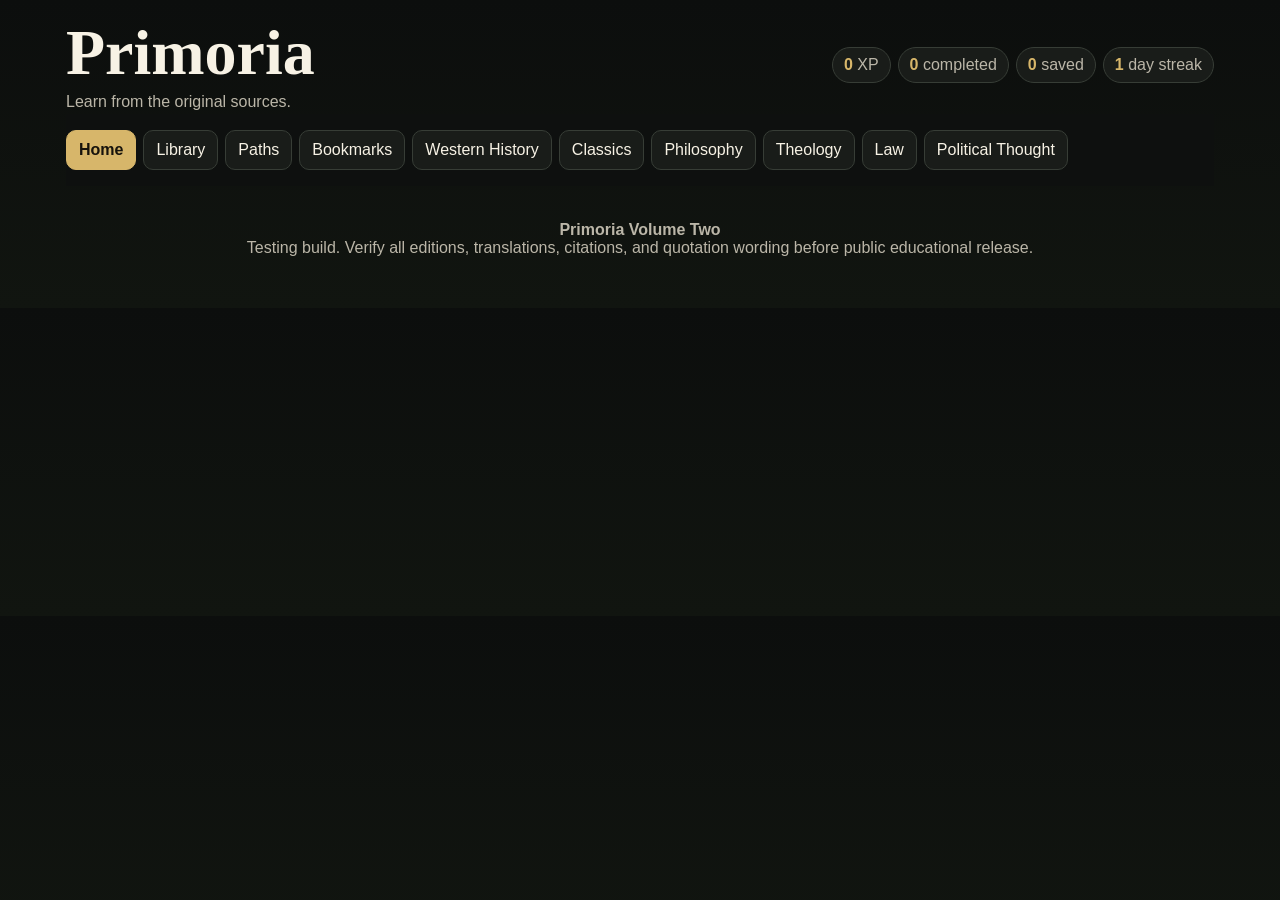
==== index.html @ 3a87a2b9 "New Update/Vol 2" ====
<!doctype html><html lang="en"><head><meta charset="utf-8"><meta name="viewport" content="width=device-width,initial-scale=1"><meta name="description" content="Primoria Volume Two"><title>Primoria · Volume Two</title><link rel="stylesheet" href="styles.css"></head><body><div class="shell"><header class="header"><div class="brand"><h1>Primoria</h1><p>Learn from the original sources.</p></div><div class="stats"><div class="stat"><strong id="xp">0</strong> XP</div><div class="stat"><strong id="done">0</strong> completed</div><div class="stat"><strong id="marks">0</strong> saved</div><div class="stat"><strong id="streak">1</strong> day streak</div></div></header><nav class="nav" id="nav"></nav><main id="main"></main><footer class="footer"><strong>Primoria Volume Two</strong><br>Testing build. Verify all editions, translations, citations, and quotation wording before public educational release.</footer></div><script src="data/lessons.js"></script><script src="app.js"></script></body></html>
---- styles.css ----
:root{--bg:#0f1110;--surface:#191c19;--surface2:#252925;--paper:#f3ead5;--ink:#2d2920;--text:#f7f2e5;--muted:#bbb6a8;--gold:#d7b66a;--border:#373d36;--good:#add4a4;--bad:#e8aaa2}
*{box-sizing:border-box}body{margin:0;background:linear-gradient(#0c0e0d,#111510);color:var(--text);font-family:Inter,Segoe UI,sans-serif}button,input,select{font:inherit}
.shell{max-width:1180px;margin:auto;padding:16px}.header{display:flex;justify-content:space-between;gap:16px;align-items:center;flex-wrap:wrap}.brand h1{font:700 clamp(2.3rem,6vw,4rem) Georgia;margin:0}.brand p{color:var(--muted);margin:3px 0}.stats{display:flex;gap:7px;flex-wrap:wrap}.stat{border:1px solid var(--border);background:var(--surface);padding:8px 11px;border-radius:99px;color:var(--muted)}.stat strong{color:var(--gold)}
.nav{display:flex;gap:7px;overflow:auto;padding:16px 0;position:sticky;top:0;z-index:3;background:#0f1110e8;backdrop-filter:blur(8px)}.nav button,.btn{border:1px solid var(--border);background:var(--surface);color:var(--text);padding:10px 12px;border-radius:10px;cursor:pointer}.nav .active,.primary{background:var(--gold)!important;color:#17130c!important;border-color:var(--gold)!important;font-weight:800}
.hero{padding:clamp(22px,5vw,44px);border:1px solid var(--border);border-radius:22px;background:radial-gradient(circle at 85% 5%,#d7b66a35,transparent 28%),linear-gradient(135deg,#1d211d,#151815)}.hero h2{font:700 clamp(2rem,5vw,3.6rem) Georgia;margin:5px 0 12px;line-height:1.03}.hero p,.card p{color:var(--muted);line-height:1.55}.actions{display:flex;gap:8px;flex-wrap:wrap;margin-top:18px}.section-title{font:700 1.8rem Georgia;margin:27px 0 12px}.grid{display:grid;grid-template-columns:repeat(auto-fit,minmax(240px,1fr));gap:12px}.card{border:1px solid var(--border);background:linear-gradient(155deg,var(--surface),#151815);padding:16px;border-radius:16px;min-height:165px}.click{cursor:pointer;transition:.18s}.click:hover{transform:translateY(-3px);border-color:var(--gold)}.card h3{font:700 1.25rem Georgia;margin:7px 0}.eyebrow{color:var(--gold);font-weight:800;font-size:.76rem;text-transform:uppercase;letter-spacing:.08em}.badges{display:flex;gap:6px;flex-wrap:wrap;margin-top:10px}.badge{font-size:.75rem;border:1px solid var(--border);background:var(--surface2);padding:5px 8px;border-radius:99px;color:var(--muted)}.progress{height:7px;background:#090b09;border-radius:9px;overflow:hidden;margin-top:12px}.progress span{display:block;height:100%;background:var(--gold)}
.controls{display:grid;grid-template-columns:2fr 1fr 1fr;gap:8px;margin:15px 0}.controls input,.controls select{padding:12px;border:1px solid var(--border);border-radius:10px;background:var(--surface);color:var(--text)}
.reader-wrap{max-width:860px;margin:auto}.backbar{display:flex;justify-content:space-between;gap:8px;margin-bottom:10px}.reader{background:var(--paper);color:var(--ink);padding:clamp(20px,5vw,44px);border-radius:20px}.reader h2{font:700 clamp(2rem,5vw,3.2rem) Georgia;line-height:1.05}.reader p{line-height:1.75}.meta{display:flex;gap:6px;flex-wrap:wrap}.meta span{background:#e3d5b7;padding:5px 8px;border-radius:99px;font-size:.78rem}.notice{background:#fff3d3;border:1px solid #d4ae54;padding:12px;border-radius:10px}.quote{font:1.25rem/1.65 Georgia;border-left:5px solid #977633;padding:14px 0 14px 18px}.vocab{display:grid;grid-template-columns:repeat(auto-fit,minmax(200px,1fr));gap:8px}.vocab div{background:#e2d4b6;padding:11px;border-radius:9px}.quiz{background:#dfd0b1;padding:17px;border-radius:13px;margin-top:20px}.option{width:100%;text-align:left;padding:10px;margin:5px 0;border:1px solid #b49f79;background:#fbf2df;border-radius:8px}.correct{background:var(--good)}.wrong{background:var(--bad)}.empty{padding:22px;border:1px dashed var(--border);border-radius:14px;color:var(--muted)}.footer{text-align:center;color:var(--muted);padding:35px 10px}
@media(max-width:720px){.controls{grid-template-columns:1fr}.stats{width:100%}.stat{flex:1;text-align:center}.shell{padding:11px}.nav{margin:0 -11px;padding-left:11px}}
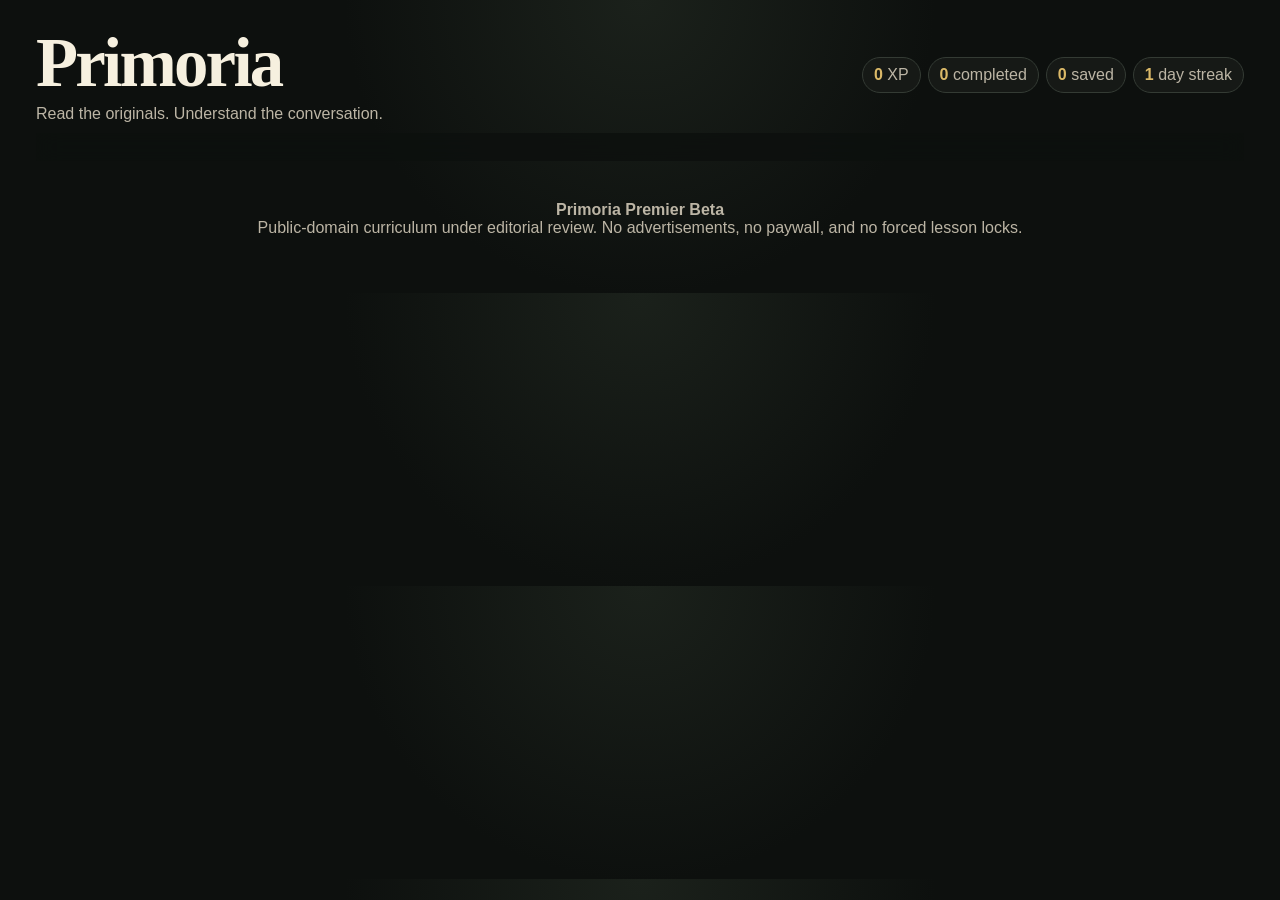
==== commit 1c00ea70: "Add files via upload" ====
--- a/index.html
+++ b/index.html
@@ -1 +1,22 @@
-<!doctype html><html lang="en"><head><meta charset="utf-8"><meta name="viewport" content="width=device-width,initial-scale=1"><meta name="description" content="Primoria Volume Two"><title>Primoria · Volume Two</title><link rel="stylesheet" href="styles.css"></head><body><div class="shell"><header class="header"><div class="brand"><h1>Primoria</h1><p>Learn from the original sources.</p></div><div class="stats"><div class="stat"><strong id="xp">0</strong> XP</div><div class="stat"><strong id="done">0</strong> completed</div><div class="stat"><strong id="marks">0</strong> saved</div><div class="stat"><strong id="streak">1</strong> day streak</div></div></header><nav class="nav" id="nav"></nav><main id="main"></main><footer class="footer"><strong>Primoria Volume Two</strong><br>Testing build. Verify all editions, translations, citations, and quotation wording before public educational release.</footer></div><script src="data/lessons.js"></script><script src="app.js"></script></body></html>+<!doctype html>
+<html lang="en" data-theme="dark">
+<head>
+<meta charset="utf-8"><meta name="viewport" content="width=device-width,initial-scale=1">
+<meta name="description" content="Primoria — a free, public-domain, primary-source humanities academy.">
+<meta name="theme-color" content="#0d100e">
+<title>Primoria · Premier Beta</title>
+<link rel="stylesheet" href="styles.css">
+<link rel="manifest" href="manifest.webmanifest">
+</head>
+<body>
+<div class="shell">
+<header class="header">
+ <div class="brand"><h1>Primoria</h1><p>Read the originals. Understand the conversation.</p></div>
+ <div class="stats"><div class="stat"><strong id="xp">0</strong> XP</div><div class="stat"><strong id="done">0</strong> completed</div><div class="stat"><strong id="marks">0</strong> saved</div><div class="stat"><strong id="streak">1</strong> day streak</div></div>
+</header>
+<nav class="nav" id="nav" aria-label="Main navigation"></nav>
+<main id="main"></main>
+<footer class="footer"><strong>Primoria Premier Beta</strong><br>Public-domain curriculum under editorial review. No advertisements, no paywall, and no forced lesson locks.</footer>
+</div>
+<script src="data/lessons.js"></script><script src="app.js"></script>
+</body></html>
--- a/styles.css
+++ b/styles.css
@@ -1,8 +1,19 @@
-:root{--bg:#0f1110;--surface:#191c19;--surface2:#252925;--paper:#f3ead5;--ink:#2d2920;--text:#f7f2e5;--muted:#bbb6a8;--gold:#d7b66a;--border:#373d36;--good:#add4a4;--bad:#e8aaa2}
-*{box-sizing:border-box}body{margin:0;background:linear-gradient(#0c0e0d,#111510);color:var(--text);font-family:Inter,Segoe UI,sans-serif}button,input,select{font:inherit}
-.shell{max-width:1180px;margin:auto;padding:16px}.header{display:flex;justify-content:space-between;gap:16px;align-items:center;flex-wrap:wrap}.brand h1{font:700 clamp(2.3rem,6vw,4rem) Georgia;margin:0}.brand p{color:var(--muted);margin:3px 0}.stats{display:flex;gap:7px;flex-wrap:wrap}.stat{border:1px solid var(--border);background:var(--surface);padding:8px 11px;border-radius:99px;color:var(--muted)}.stat strong{color:var(--gold)}
-.nav{display:flex;gap:7px;overflow:auto;padding:16px 0;position:sticky;top:0;z-index:3;background:#0f1110e8;backdrop-filter:blur(8px)}.nav button,.btn{border:1px solid var(--border);background:var(--surface);color:var(--text);padding:10px 12px;border-radius:10px;cursor:pointer}.nav .active,.primary{background:var(--gold)!important;color:#17130c!important;border-color:var(--gold)!important;font-weight:800}
-.hero{padding:clamp(22px,5vw,44px);border:1px solid var(--border);border-radius:22px;background:radial-gradient(circle at 85% 5%,#d7b66a35,transparent 28%),linear-gradient(135deg,#1d211d,#151815)}.hero h2{font:700 clamp(2rem,5vw,3.6rem) Georgia;margin:5px 0 12px;line-height:1.03}.hero p,.card p{color:var(--muted);line-height:1.55}.actions{display:flex;gap:8px;flex-wrap:wrap;margin-top:18px}.section-title{font:700 1.8rem Georgia;margin:27px 0 12px}.grid{display:grid;grid-template-columns:repeat(auto-fit,minmax(240px,1fr));gap:12px}.card{border:1px solid var(--border);background:linear-gradient(155deg,var(--surface),#151815);padding:16px;border-radius:16px;min-height:165px}.click{cursor:pointer;transition:.18s}.click:hover{transform:translateY(-3px);border-color:var(--gold)}.card h3{font:700 1.25rem Georgia;margin:7px 0}.eyebrow{color:var(--gold);font-weight:800;font-size:.76rem;text-transform:uppercase;letter-spacing:.08em}.badges{display:flex;gap:6px;flex-wrap:wrap;margin-top:10px}.badge{font-size:.75rem;border:1px solid var(--border);background:var(--surface2);padding:5px 8px;border-radius:99px;color:var(--muted)}.progress{height:7px;background:#090b09;border-radius:9px;overflow:hidden;margin-top:12px}.progress span{display:block;height:100%;background:var(--gold)}
-.controls{display:grid;grid-template-columns:2fr 1fr 1fr;gap:8px;margin:15px 0}.controls input,.controls select{padding:12px;border:1px solid var(--border);border-radius:10px;background:var(--surface);color:var(--text)}
-.reader-wrap{max-width:860px;margin:auto}.backbar{display:flex;justify-content:space-between;gap:8px;margin-bottom:10px}.reader{background:var(--paper);color:var(--ink);padding:clamp(20px,5vw,44px);border-radius:20px}.reader h2{font:700 clamp(2rem,5vw,3.2rem) Georgia;line-height:1.05}.reader p{line-height:1.75}.meta{display:flex;gap:6px;flex-wrap:wrap}.meta span{background:#e3d5b7;padding:5px 8px;border-radius:99px;font-size:.78rem}.notice{background:#fff3d3;border:1px solid #d4ae54;padding:12px;border-radius:10px}.quote{font:1.25rem/1.65 Georgia;border-left:5px solid #977633;padding:14px 0 14px 18px}.vocab{display:grid;grid-template-columns:repeat(auto-fit,minmax(200px,1fr));gap:8px}.vocab div{background:#e2d4b6;padding:11px;border-radius:9px}.quiz{background:#dfd0b1;padding:17px;border-radius:13px;margin-top:20px}.option{width:100%;text-align:left;padding:10px;margin:5px 0;border:1px solid #b49f79;background:#fbf2df;border-radius:8px}.correct{background:var(--good)}.wrong{background:var(--bad)}.empty{padding:22px;border:1px dashed var(--border);border-radius:14px;color:var(--muted)}.footer{text-align:center;color:var(--muted);padding:35px 10px}
-@media(max-width:720px){.controls{grid-template-columns:1fr}.stats{width:100%}.stat{flex:1;text-align:center}.shell{padding:11px}.nav{margin:0 -11px;padding-left:11px}}
+
+:root{
+ --bg:#0d100e;--surface:#171b17;--surface2:#222821;--text:#f6f0df;--muted:#bcb5a5;
+ --gold:#dbb968;--gold2:#8e6e2d;--border:#343b34;--paper:#f2e8d1;--ink:#29251e;
+ --good:#b9deb1;--bad:#ecb0a8;--reader-size:20px;--reader-leading:1.75;--reader-width:780px;
+}
+:root[data-theme="light"]{--bg:#ece5d5;--surface:#fffaf0;--surface2:#e5dbc5;--text:#252118;--muted:#655e51;--border:#c9bda4;--paper:#fffdf8;--ink:#242018}
+*{box-sizing:border-box}html{scroll-behavior:smooth}body{margin:0;background:radial-gradient(circle at top,#1b211b,var(--bg) 42%);color:var(--text);font-family:Inter,Segoe UI,sans-serif}button,input,select{font:inherit}button{cursor:pointer}
+.shell{max-width:1240px;margin:auto;padding:16px}.header{display:flex;justify-content:space-between;gap:18px;align-items:center;flex-wrap:wrap;padding:8px 0}.brand h1{font:700 clamp(2.4rem,6vw,4.3rem) Georgia;margin:0;letter-spacing:-.04em}.brand p{margin:2px 0;color:var(--muted)}.stats{display:flex;gap:7px;flex-wrap:wrap}.stat{border:1px solid var(--border);background:color-mix(in srgb,var(--surface) 92%,transparent);padding:8px 11px;border-radius:999px;color:var(--muted)}.stat strong{color:var(--gold)}
+.nav{display:flex;gap:7px;overflow:auto;padding:14px 0;position:sticky;top:0;z-index:9;background:color-mix(in srgb,var(--bg) 88%,transparent);backdrop-filter:blur(12px)}.nav button,.btn{border:1px solid var(--border);background:var(--surface);color:var(--text);padding:10px 13px;border-radius:11px;text-decoration:none;display:inline-flex;align-items:center;justify-content:center}.nav .active,.primary{background:var(--gold)!important;color:#17130b!important;border-color:var(--gold)!important;font-weight:800}
+.hero{padding:clamp(24px,6vw,58px);border:1px solid var(--border);border-radius:25px;background:radial-gradient(circle at 85% 10%,rgba(219,185,104,.25),transparent 26%),linear-gradient(135deg,var(--surface),#111511);box-shadow:0 25px 70px rgba(0,0,0,.23)}.hero.compact{padding:clamp(22px,4vw,38px)}.hero h2{font:700 clamp(2.2rem,6vw,4.8rem) Georgia;line-height:.98;margin:7px 0 14px;max-width:950px}.hero.compact h2{font-size:clamp(2rem,5vw,3.6rem)}.hero p,.card p,.panel p{color:var(--muted);line-height:1.6;max-width:800px}.actions,.link-row{display:flex;gap:9px;flex-wrap:wrap;margin-top:18px}.eyebrow{color:var(--gold);font-weight:850;text-transform:uppercase;letter-spacing:.11em;font-size:.75rem}.section-title{font:700 1.9rem Georgia;margin:30px 0 13px}
+.dashboard-grid{display:grid;grid-template-columns:repeat(auto-fit,minmax(290px,1fr));gap:12px;margin-top:14px}.panel,.card,.quick-card{border:1px solid var(--border);background:linear-gradient(155deg,var(--surface),color-mix(in srgb,var(--surface) 70%,#090b09));border-radius:18px;padding:18px}.panel h3,.card h3{font:700 1.35rem Georgia;margin:8px 0}.grid{display:grid;grid-template-columns:repeat(auto-fit,minmax(250px,1fr));gap:12px}.clickable{cursor:pointer;transition:.18s transform,.18s border-color}.clickable:hover{transform:translateY(-3px);border-color:var(--gold)}.badges{display:flex;gap:6px;flex-wrap:wrap;margin-top:11px}.badge{font-size:.74rem;border:1px solid var(--border);background:var(--surface2);padding:5px 8px;border-radius:999px;color:var(--muted)}.badge.verified{color:#ccebc5}.badge.review{color:#f0d69a}.progress{height:8px;background:#080a08;border-radius:99px;overflow:hidden}.progress span{height:100%;display:block;background:var(--gold)}.horizontal{display:flex;gap:12px;overflow:auto;padding-bottom:8px}.horizontal .card{min-width:285px}.top-gap{margin-top:14px}
+.timeline{max-width:900px;margin:20px auto}.timeline-item{border-left:2px solid var(--border);padding:0 0 12px 20px;position:relative}.timeline-item:before{content:"";position:absolute;left:-7px;top:18px;width:12px;height:12px;border-radius:50%;background:var(--surface2);border:2px solid var(--border)}.timeline-item.done:before{background:#8fc384}.timeline-item.next:before{background:var(--gold);box-shadow:0 0 0 6px rgba(219,185,104,.15)}.timeline-item button{width:100%;display:flex;gap:13px;align-items:center;text-align:left;padding:14px;border:1px solid var(--border);border-radius:13px;background:var(--surface);color:var(--text)}.timeline-item button>span{color:var(--gold);font-weight:800}.timeline-item small{display:block;color:var(--muted);margin-top:3px}
+.quick-card{max-width:780px;margin:15px auto;padding:clamp(22px,5vw,42px)}.quick-card h2{font:700 clamp(2rem,5vw,3.5rem) Georgia}.quick-card blockquote{font:1.35rem/1.7 Georgia;border-left:5px solid var(--gold);padding-left:18px}
+.controls{display:grid;grid-template-columns:2fr 1fr 1fr;gap:8px;margin:15px 0}.controls input,.controls select,.reader-tools select{padding:12px;border:1px solid var(--border);border-radius:10px;background:var(--surface);color:var(--text)}
+.reader-shell{max-width:1100px;margin:auto}.backbar{display:flex;justify-content:space-between;gap:8px;margin-bottom:9px}.reader-tools{display:flex;gap:10px;align-items:center;flex-wrap:wrap;padding:11px;border:1px solid var(--border);background:var(--surface);border-radius:13px;margin-bottom:10px}.reader-tools label{display:flex;align-items:center;gap:7px;color:var(--muted);font-size:.86rem}.reader-tools input{accent-color:var(--gold)}
+.reader{max-width:var(--reader-width);margin:auto;background:var(--paper);color:var(--ink);padding:clamp(22px,5vw,55px);border-radius:22px;box-shadow:0 24px 75px rgba(0,0,0,.28);font-size:var(--reader-size);line-height:var(--reader-leading)}.reader h1{font:700 clamp(2.2rem,6vw,4.5rem)/1 Georgia;margin:16px 0}.reader h2{font:700 1.45em Georgia;margin-top:1.8em}.reader p,.reader li{line-height:var(--reader-leading)}.byline{color:#615845}.meta{display:flex;gap:6px;flex-wrap:wrap}.meta span{background:#e3d5b7;border:1px solid #c9b994;padding:5px 8px;border-radius:99px;font-size:.7em}.notice{background:#fff3d2;border:1px solid #d3ad56;padding:12px;border-radius:10px;font-size:.86em}.primary-text blockquote,.feedback blockquote{font:1.22em/1.75 Georgia;border-left:5px solid #947132;padding:12px 0 12px 20px;margin:20px 0}.vocab{display:grid;grid-template-columns:repeat(auto-fit,minmax(210px,1fr));gap:8px}.vocab div{background:#e2d4b5;padding:11px;border-radius:9px}.quiz{background:#dfd0b2;padding:18px;border-radius:14px;margin-top:25px}.question+.question{margin-top:18px;border-top:1px solid #b7a27d;padding-top:18px}.option{width:100%;text-align:left;padding:11px;margin:6px 0;border:1px solid #b39f7b;background:#fbf2df;color:var(--ink);border-radius:8px}.option.correct{background:var(--good)}.option.wrong{background:var(--bad)}.feedback{font-weight:650}.connections{display:grid;grid-template-columns:1fr 1fr;gap:12px;margin-top:24px}.connections>div{background:#e7dcc6;padding:14px;border-radius:11px}.connections button{display:block;width:100%;text-align:left;border:0;background:transparent;padding:8px 0;color:var(--ink);text-decoration:underline}.fine-print{font-size:.78em;color:#665e50}
+.story-panel{position:relative;overflow:hidden;background:linear-gradient(135deg,#d9c59c,#f5ecd8);border-radius:14px;padding:22px}.story-orb{width:95px;height:95px;border-radius:50%;background:radial-gradient(circle at 35% 30%,#fff4bd,#ba7c2e 60%,#3f2512);float:right;margin:0 0 12px 18px;animation:float 4s ease-in-out infinite}@keyframes float{50%{transform:translateY(-8px)}}.mode-reading .reader section:not(.primary-text):not(.quiz){display:none}.mode-reading .reader .quiz{margin-top:40px}.mode-scholar .reader{font-family:Georgia,serif}.empty{padding:24px;border:1px dashed var(--border);border-radius:14px;color:var(--muted)}.footer{text-align:center;color:var(--muted);padding:40px 10px}
+@media(max-width:760px){.shell{padding:10px}.nav{margin:0 -10px;padding-left:10px}.stats{width:100%}.stat{flex:1;text-align:center}.controls{grid-template-columns:1fr}.connections{grid-template-columns:1fr}.reader-tools label{width:100%;justify-content:space-between}.reader-tools input{flex:1}.hero h2{line-height:1.02}}
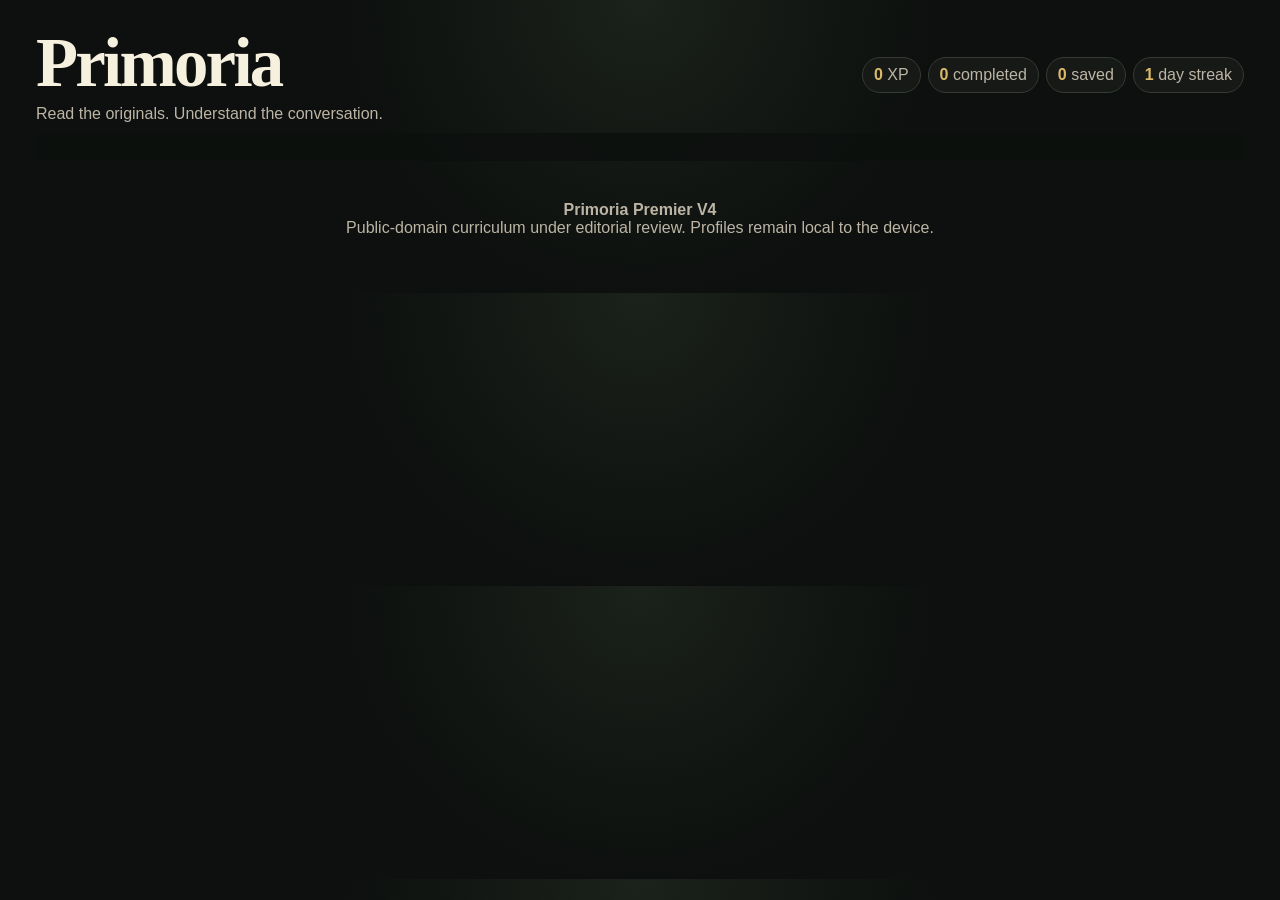
==== commit c69aac11: "Add files via upload" ====
--- a/index.html
+++ b/index.html
@@ -1,22 +1,6 @@
-<!doctype html>
-<html lang="en" data-theme="dark">
-<head>
-<meta charset="utf-8"><meta name="viewport" content="width=device-width,initial-scale=1">
-<meta name="description" content="Primoria — a free, public-domain, primary-source humanities academy.">
-<meta name="theme-color" content="#0d100e">
-<title>Primoria · Premier Beta</title>
-<link rel="stylesheet" href="styles.css">
-<link rel="manifest" href="manifest.webmanifest">
-</head>
-<body>
-<div class="shell">
-<header class="header">
- <div class="brand"><h1>Primoria</h1><p>Read the originals. Understand the conversation.</p></div>
- <div class="stats"><div class="stat"><strong id="xp">0</strong> XP</div><div class="stat"><strong id="done">0</strong> completed</div><div class="stat"><strong id="marks">0</strong> saved</div><div class="stat"><strong id="streak">1</strong> day streak</div></div>
-</header>
-<nav class="nav" id="nav" aria-label="Main navigation"></nav>
-<main id="main"></main>
-<footer class="footer"><strong>Primoria Premier Beta</strong><br>Public-domain curriculum under editorial review. No advertisements, no paywall, and no forced lesson locks.</footer>
-</div>
-<script src="data/lessons.js"></script><script src="app.js"></script>
-</body></html>+<!doctype html><html lang="en" data-theme="dark"><head><meta charset="utf-8"><meta name="viewport" content="width=device-width,initial-scale=1"><meta name="description" content="Primoria — a free public-domain primary-source humanities academy."><meta name="theme-color" content="#0d100e"><title>Primoria · Premier V4</title><link rel="stylesheet" href="styles.css"><link rel="manifest" href="manifest.webmanifest"></head><body><div class="shell"><header class="header"><div class="brand"><h1>Primoria</h1><p>Read the originals. Understand the conversation.</p></div><div class="stats"><div class="stat"><strong id="xp">0</strong> XP</div><div class="stat"><strong id="done">0</strong> completed</div><div class="stat"><strong id="marks">0</strong> saved</div><div class="stat"><strong id="streak">1</strong> day streak</div></div></header><nav class="nav" id="nav"></nav><main id="main"></main><footer class="footer"><strong>Primoria Premier V4</strong><br>Public-domain curriculum under editorial review. Profiles remain local to the device.</footer></div><script src="content/western-history.js"></script>
+<script src="content/classics.js"></script>
+<script src="content/philosophy.js"></script>
+<script src="content/theology.js"></script>
+<script src="content/law.js"></script>
+<script src="content/political-thought.js"></script><script src="app.js"></script></body></html>
--- a/styles.css
+++ b/styles.css
@@ -17,3 +17,5 @@
 .reader{max-width:var(--reader-width);margin:auto;background:var(--paper);color:var(--ink);padding:clamp(22px,5vw,55px);border-radius:22px;box-shadow:0 24px 75px rgba(0,0,0,.28);font-size:var(--reader-size);line-height:var(--reader-leading)}.reader h1{font:700 clamp(2.2rem,6vw,4.5rem)/1 Georgia;margin:16px 0}.reader h2{font:700 1.45em Georgia;margin-top:1.8em}.reader p,.reader li{line-height:var(--reader-leading)}.byline{color:#615845}.meta{display:flex;gap:6px;flex-wrap:wrap}.meta span{background:#e3d5b7;border:1px solid #c9b994;padding:5px 8px;border-radius:99px;font-size:.7em}.notice{background:#fff3d2;border:1px solid #d3ad56;padding:12px;border-radius:10px;font-size:.86em}.primary-text blockquote,.feedback blockquote{font:1.22em/1.75 Georgia;border-left:5px solid #947132;padding:12px 0 12px 20px;margin:20px 0}.vocab{display:grid;grid-template-columns:repeat(auto-fit,minmax(210px,1fr));gap:8px}.vocab div{background:#e2d4b5;padding:11px;border-radius:9px}.quiz{background:#dfd0b2;padding:18px;border-radius:14px;margin-top:25px}.question+.question{margin-top:18px;border-top:1px solid #b7a27d;padding-top:18px}.option{width:100%;text-align:left;padding:11px;margin:6px 0;border:1px solid #b39f7b;background:#fbf2df;color:var(--ink);border-radius:8px}.option.correct{background:var(--good)}.option.wrong{background:var(--bad)}.feedback{font-weight:650}.connections{display:grid;grid-template-columns:1fr 1fr;gap:12px;margin-top:24px}.connections>div{background:#e7dcc6;padding:14px;border-radius:11px}.connections button{display:block;width:100%;text-align:left;border:0;background:transparent;padding:8px 0;color:var(--ink);text-decoration:underline}.fine-print{font-size:.78em;color:#665e50}
 .story-panel{position:relative;overflow:hidden;background:linear-gradient(135deg,#d9c59c,#f5ecd8);border-radius:14px;padding:22px}.story-orb{width:95px;height:95px;border-radius:50%;background:radial-gradient(circle at 35% 30%,#fff4bd,#ba7c2e 60%,#3f2512);float:right;margin:0 0 12px 18px;animation:float 4s ease-in-out infinite}@keyframes float{50%{transform:translateY(-8px)}}.mode-reading .reader section:not(.primary-text):not(.quiz){display:none}.mode-reading .reader .quiz{margin-top:40px}.mode-scholar .reader{font-family:Georgia,serif}.empty{padding:24px;border:1px dashed var(--border);border-radius:14px;color:var(--muted)}.footer{text-align:center;color:var(--muted);padding:40px 10px}
 @media(max-width:760px){.shell{padding:10px}.nav{margin:0 -10px;padding-left:10px}.stats{width:100%}.stat{flex:1;text-align:center}.controls{grid-template-columns:1fr}.connections{grid-template-columns:1fr}.reader-tools label{width:100%;justify-content:space-between}.reader-tools input{flex:1}.hero h2{line-height:1.02}}
+
+.card-top{display:flex;justify-content:space-between;gap:12px}.sequence{color:var(--gold);font:700 1.25rem Georgia}.text-link{border:0;background:none;color:var(--gold);padding:0;text-decoration:underline}.feature-panel{background:radial-gradient(circle at top right,rgba(219,185,104,.2),transparent 35%),var(--surface)}.panel blockquote{font-family:Georgia,serif;line-height:1.55;margin-left:0}.era-section{margin:28px 0}.era-section>header h2{font:700 2rem Georgia;margin:4px 0 12px}.map-card{border:1px solid var(--border);background:linear-gradient(180deg,#1d2922,#101713);border-radius:22px;padding:15px;margin-top:14px}.map-card svg{width:100%;min-height:460px}.land{fill:#6d785f;stroke:#c8b77f;stroke-width:.35}.sea{fill:#203d43}.map-point{cursor:pointer}.map-point circle{fill:var(--gold)}.map-point text{fill:#fff7e1;font-size:2.2px}.modal-backdrop{position:fixed;inset:0;background:rgba(5,7,6,.8);z-index:50;display:grid;place-items:center;padding:18px;backdrop-filter:blur(8px)}.onboarding{max-width:800px;max-height:94vh;overflow:auto;background:var(--paper);color:var(--ink);border-radius:24px;padding:clamp(24px,5vw,48px)}.onboarding h1{font:700 clamp(2.2rem,6vw,4rem) Georgia}.seal{width:58px;height:58px;border-radius:50%;display:grid;place-items:center;background:#2e352d;color:var(--gold);font:700 2rem Georgia}.field{display:grid;gap:6px;margin:14px 0}.field input,.field select,.survey-row select{padding:11px;border:1px solid #c6b99d;border-radius:9px;background:#fffaf0;color:#29251e}.survey-block{margin:16px 0}.interest-grid{display:grid;grid-template-columns:repeat(auto-fit,minmax(150px,1fr));gap:8px;margin-top:9px}.interest-grid label{border:1px solid #c6b99d;border-radius:9px;padding:9px;background:#fffaf0}.survey-row{display:grid;grid-template-columns:1fr 1fr;gap:10px}.profile-grid{display:grid;grid-template-columns:repeat(auto-fit,minmax(280px,1fr));gap:12px;margin-top:14px}.profile-number{font:700 4rem Georgia;color:var(--gold)}.profile-progress{display:grid;grid-template-columns:110px 1fr 42px;gap:8px;align-items:center;margin:10px 0}.profile-progress .progress b{display:block;height:100%;background:var(--gold)}.achievement-grid{display:grid;grid-template-columns:1fr 1fr;gap:8px}.achievement-grid span{padding:10px;border:1px solid var(--border);border-radius:9px;opacity:.45}.achievement-grid .earned{opacity:1;color:var(--gold)}@media(max-width:650px){.survey-row{grid-template-columns:1fr}.profile-progress{grid-template-columns:90px 1fr 38px}}
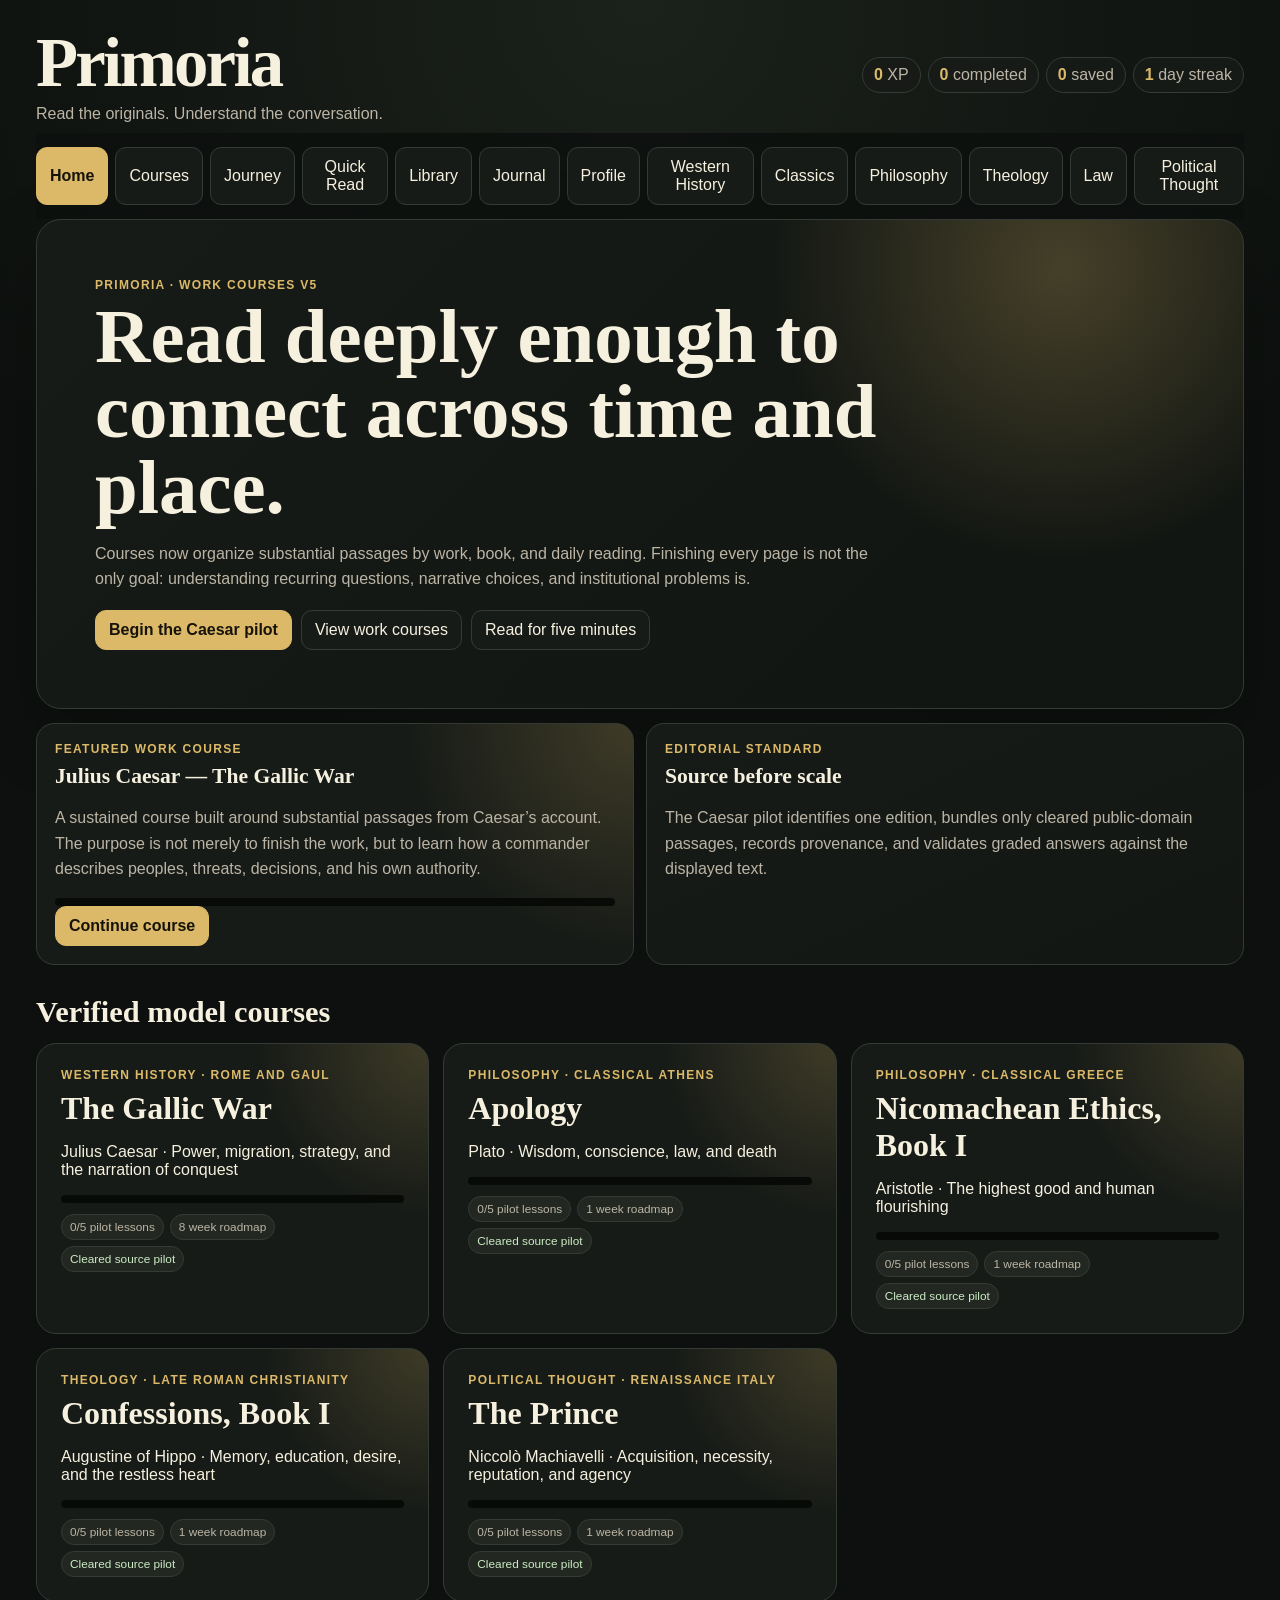
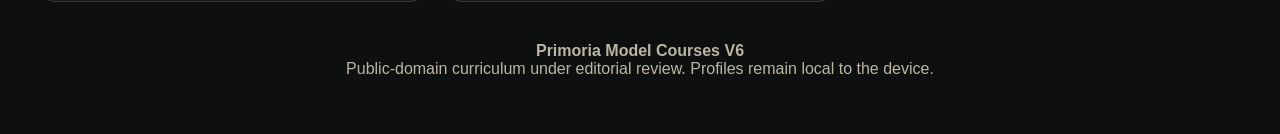
==== commit 69597e53: "Add files via upload" ====
--- a/index.html
+++ b/index.html
@@ -1,6 +1,6 @@
-<!doctype html><html lang="en" data-theme="dark"><head><meta charset="utf-8"><meta name="viewport" content="width=device-width,initial-scale=1"><meta name="description" content="Primoria — a free public-domain primary-source humanities academy."><meta name="theme-color" content="#0d100e"><title>Primoria · Premier V4</title><link rel="stylesheet" href="styles.css"><link rel="manifest" href="manifest.webmanifest"></head><body><div class="shell"><header class="header"><div class="brand"><h1>Primoria</h1><p>Read the originals. Understand the conversation.</p></div><div class="stats"><div class="stat"><strong id="xp">0</strong> XP</div><div class="stat"><strong id="done">0</strong> completed</div><div class="stat"><strong id="marks">0</strong> saved</div><div class="stat"><strong id="streak">1</strong> day streak</div></div></header><nav class="nav" id="nav"></nav><main id="main"></main><footer class="footer"><strong>Primoria Premier V4</strong><br>Public-domain curriculum under editorial review. Profiles remain local to the device.</footer></div><script src="content/western-history.js"></script>
-<script src="content/classics.js"></script>
-<script src="content/philosophy.js"></script>
-<script src="content/theology.js"></script>
-<script src="content/law.js"></script>
-<script src="content/political-thought.js"></script><script src="app.js"></script></body></html>+<!doctype html><html lang="en" data-theme="dark"><head><meta charset="utf-8"><meta name="viewport" content="width=device-width,initial-scale=1"><meta name="description" content="Primoria — a free public-domain primary-source humanities academy."><meta name="theme-color" content="#0d100e"><title>Primoria · Model Courses V6</title><link rel="stylesheet" href="styles.css?v=6.0.0"><link rel="manifest" href="manifest.webmanifest"></head><body><div class="shell"><header class="header"><div class="brand"><h1>Primoria</h1><p>Read the originals. Understand the conversation.</p></div><div class="stats"><div class="stat"><strong id="xp">0</strong> XP</div><div class="stat"><strong id="done">0</strong> completed</div><div class="stat"><strong id="marks">0</strong> saved</div><div class="stat"><strong id="streak">1</strong> day streak</div></div></header><nav class="nav" id="nav"></nav><main id="main"></main><footer class="footer"><strong>Primoria Model Courses V6</strong><br>Public-domain curriculum under editorial review. Profiles remain local to the device.</footer></div><script src="content/western-history.js?v=4.0.1"></script>
+<script src="content/classics.js?v=4.0.1"></script>
+<script src="content/philosophy.js?v=4.0.1"></script>
+<script src="content/theology.js?v=4.0.1"></script>
+<script src="content/law.js?v=4.0.1"></script>
+<script src="content/political-thought.js?v=4.0.1"></script><script src="sources/registry.js?v=5.0.0"></script><script src="courses/caesar-gallic-war.js?v=6.0.0"></script><script src="courses/model-courses.js?v=6.0.0"></script><script src="app.js?v=6.0.0"></script></body></html>
--- a/styles.css
+++ b/styles.css
@@ -19,3 +19,5 @@
 @media(max-width:760px){.shell{padding:10px}.nav{margin:0 -10px;padding-left:10px}.stats{width:100%}.stat{flex:1;text-align:center}.controls{grid-template-columns:1fr}.connections{grid-template-columns:1fr}.reader-tools label{width:100%;justify-content:space-between}.reader-tools input{flex:1}.hero h2{line-height:1.02}}
 
 .card-top{display:flex;justify-content:space-between;gap:12px}.sequence{color:var(--gold);font:700 1.25rem Georgia}.text-link{border:0;background:none;color:var(--gold);padding:0;text-decoration:underline}.feature-panel{background:radial-gradient(circle at top right,rgba(219,185,104,.2),transparent 35%),var(--surface)}.panel blockquote{font-family:Georgia,serif;line-height:1.55;margin-left:0}.era-section{margin:28px 0}.era-section>header h2{font:700 2rem Georgia;margin:4px 0 12px}.map-card{border:1px solid var(--border);background:linear-gradient(180deg,#1d2922,#101713);border-radius:22px;padding:15px;margin-top:14px}.map-card svg{width:100%;min-height:460px}.land{fill:#6d785f;stroke:#c8b77f;stroke-width:.35}.sea{fill:#203d43}.map-point{cursor:pointer}.map-point circle{fill:var(--gold)}.map-point text{fill:#fff7e1;font-size:2.2px}.modal-backdrop{position:fixed;inset:0;background:rgba(5,7,6,.8);z-index:50;display:grid;place-items:center;padding:18px;backdrop-filter:blur(8px)}.onboarding{max-width:800px;max-height:94vh;overflow:auto;background:var(--paper);color:var(--ink);border-radius:24px;padding:clamp(24px,5vw,48px)}.onboarding h1{font:700 clamp(2.2rem,6vw,4rem) Georgia}.seal{width:58px;height:58px;border-radius:50%;display:grid;place-items:center;background:#2e352d;color:var(--gold);font:700 2rem Georgia}.field{display:grid;gap:6px;margin:14px 0}.field input,.field select,.survey-row select{padding:11px;border:1px solid #c6b99d;border-radius:9px;background:#fffaf0;color:#29251e}.survey-block{margin:16px 0}.interest-grid{display:grid;grid-template-columns:repeat(auto-fit,minmax(150px,1fr));gap:8px;margin-top:9px}.interest-grid label{border:1px solid #c6b99d;border-radius:9px;padding:9px;background:#fffaf0}.survey-row{display:grid;grid-template-columns:1fr 1fr;gap:10px}.profile-grid{display:grid;grid-template-columns:repeat(auto-fit,minmax(280px,1fr));gap:12px;margin-top:14px}.profile-number{font:700 4rem Georgia;color:var(--gold)}.profile-progress{display:grid;grid-template-columns:110px 1fr 42px;gap:8px;align-items:center;margin:10px 0}.profile-progress .progress b{display:block;height:100%;background:var(--gold)}.achievement-grid{display:grid;grid-template-columns:1fr 1fr;gap:8px}.achievement-grid span{padding:10px;border:1px solid var(--border);border-radius:9px;opacity:.45}.achievement-grid .earned{opacity:1;color:var(--gold)}@media(max-width:650px){.survey-row{grid-template-columns:1fr}.profile-progress{grid-template-columns:90px 1fr 38px}}
+
+.course-grid{display:grid;grid-template-columns:repeat(auto-fit,minmax(320px,1fr));gap:14px}.course-card{border:1px solid var(--border);background:radial-gradient(circle at top right,rgba(219,185,104,.2),transparent 35%),var(--surface);border-radius:20px;padding:24px}.course-card h2{font:700 2rem Georgia;margin:8px 0}.work-hero{display:grid;grid-template-columns:1fr auto;gap:25px;align-items:center;padding:clamp(25px,6vw,60px);border-radius:24px;border:1px solid var(--border);background:radial-gradient(circle at 85% 10%,rgba(219,185,104,.25),transparent 28%),var(--surface)}.work-hero h1{font:700 clamp(3rem,8vw,6rem)/.95 Georgia;margin:6px 0}.work-sub{font:italic 1.35rem Georgia;color:var(--gold)}.work-seal{width:130px;height:130px;border:2px solid var(--gold);border-radius:50%;display:grid;place-items:center;font:700 1.8rem Georgia;color:var(--gold)}.source-panel{margin-top:14px;border:1px solid var(--border);background:var(--surface);padding:18px;border-radius:15px}.book-panel{margin:14px 0;border:1px solid var(--border);background:var(--surface);border-radius:17px;padding:18px}.book-panel>header{display:flex;justify-content:space-between;gap:20px;align-items:start}.book-panel h2{font:700 1.7rem Georgia;margin:5px 0}.book-count{color:var(--gold);font-weight:800}.day-list{display:grid;gap:8px;margin-top:14px}.day-list button{display:flex;gap:14px;text-align:left;align-items:center;border:1px solid var(--border);background:var(--surface2);color:var(--text);padding:13px;border-radius:11px}.day-list button>span{min-width:54px;color:var(--gold);font-weight:800}.day-list small{display:block;color:var(--muted);margin-top:3px}.day-list button.done{border-color:#7ea775}.substantial p{font-family:Georgia,serif;font-size:1.08em;line-height:var(--reader-leading);text-indent:1.2em}.compare-panel{margin-top:25px;background:#e5d6b8;padding:18px;border-radius:12px}.journal-box{margin-top:20px;border-top:1px solid #bbaa87;padding-top:20px}.journal-box textarea{width:100%;min-height:170px;padding:13px;border:1px solid #b9a681;background:#fffaf0;color:#29251e;border-radius:10px;font:inherit;line-height:1.55}.journal-box small{display:block;margin-top:8px}.journal-list{display:grid;gap:12px}.source-panel small{color:var(--muted)}@media(max-width:700px){.work-hero{grid-template-columns:1fr}.work-seal{width:90px;height:90px}.book-panel>header{display:block}}
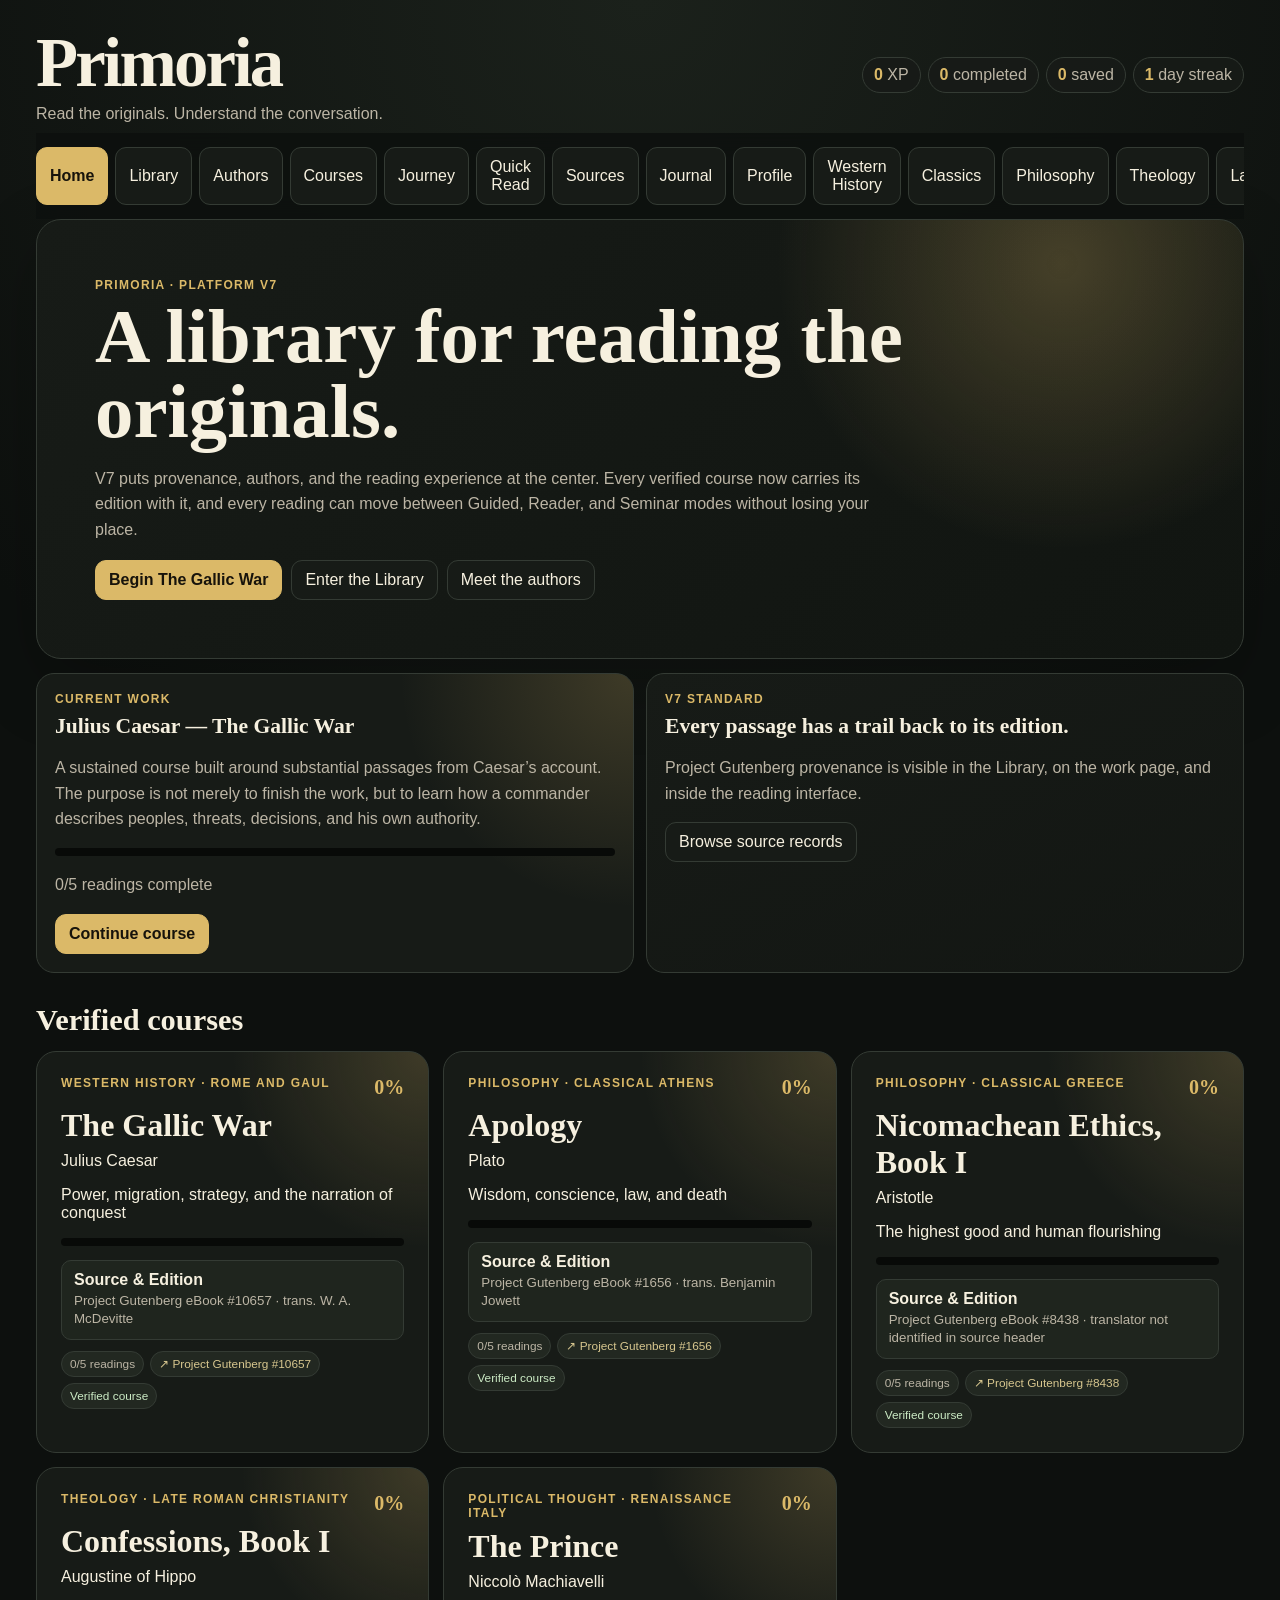
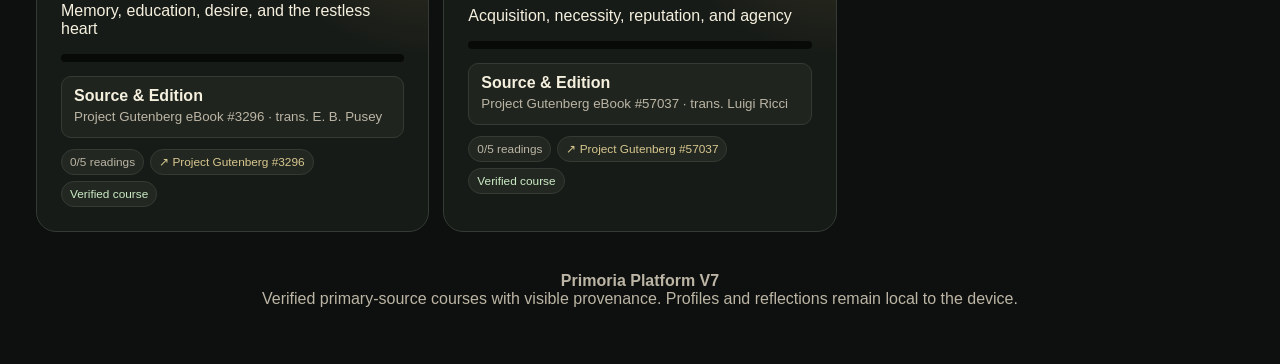
==== commit daba4321: "Add files via upload" ====
--- a/index.html
+++ b/index.html
@@ -1,6 +1,12 @@
-<!doctype html><html lang="en" data-theme="dark"><head><meta charset="utf-8"><meta name="viewport" content="width=device-width,initial-scale=1"><meta name="description" content="Primoria — a free public-domain primary-source humanities academy."><meta name="theme-color" content="#0d100e"><title>Primoria · Model Courses V6</title><link rel="stylesheet" href="styles.css?v=6.0.0"><link rel="manifest" href="manifest.webmanifest"></head><body><div class="shell"><header class="header"><div class="brand"><h1>Primoria</h1><p>Read the originals. Understand the conversation.</p></div><div class="stats"><div class="stat"><strong id="xp">0</strong> XP</div><div class="stat"><strong id="done">0</strong> completed</div><div class="stat"><strong id="marks">0</strong> saved</div><div class="stat"><strong id="streak">1</strong> day streak</div></div></header><nav class="nav" id="nav"></nav><main id="main"></main><footer class="footer"><strong>Primoria Model Courses V6</strong><br>Public-domain curriculum under editorial review. Profiles remain local to the device.</footer></div><script src="content/western-history.js?v=4.0.1"></script>
+<!doctype html><html lang="en" data-theme="dark"><head><meta charset="utf-8"><meta name="viewport" content="width=device-width,initial-scale=1"><meta name="description" content="Primoria — a free public-domain primary-source humanities academy."><meta name="theme-color" content="#0d100e"><title>Primoria · Platform V7</title><link rel="stylesheet" href="styles.css?v=7.0.0"><link rel="manifest" href="manifest.webmanifest"></head><body><div class="shell"><header class="header"><div class="brand"><h1>Primoria</h1><p>Read the originals. Understand the conversation.</p></div><div class="stats"><div class="stat"><strong id="xp">0</strong> XP</div><div class="stat"><strong id="done">0</strong> completed</div><div class="stat"><strong id="marks">0</strong> saved</div><div class="stat"><strong id="streak">1</strong> day streak</div></div></header><nav class="nav" id="nav"></nav><main id="main"></main><footer class="footer"><strong>Primoria Platform V7</strong><br>Verified primary-source courses with visible provenance. Profiles and reflections remain local to the device.</footer></div>
+<script src="content/western-history.js?v=4.0.1"></script>
 <script src="content/classics.js?v=4.0.1"></script>
 <script src="content/philosophy.js?v=4.0.1"></script>
 <script src="content/theology.js?v=4.0.1"></script>
 <script src="content/law.js?v=4.0.1"></script>
-<script src="content/political-thought.js?v=4.0.1"></script><script src="sources/registry.js?v=5.0.0"></script><script src="courses/caesar-gallic-war.js?v=6.0.0"></script><script src="courses/model-courses.js?v=6.0.0"></script><script src="app.js?v=6.0.0"></script></body></html>+<script src="content/political-thought.js?v=4.0.1"></script>
+<script src="sources/registry.js?v=7.0.0"></script>
+<script src="courses/caesar-gallic-war.js?v=7.0.0"></script>
+<script src="courses/model-courses.js?v=7.0.0"></script>
+<script src="data/authors.js?v=7.0.0"></script>
+<script src="app.js?v=7.0.0"></script></body></html>
--- a/styles.css
+++ b/styles.css
@@ -21,3 +21,13 @@
 .card-top{display:flex;justify-content:space-between;gap:12px}.sequence{color:var(--gold);font:700 1.25rem Georgia}.text-link{border:0;background:none;color:var(--gold);padding:0;text-decoration:underline}.feature-panel{background:radial-gradient(circle at top right,rgba(219,185,104,.2),transparent 35%),var(--surface)}.panel blockquote{font-family:Georgia,serif;line-height:1.55;margin-left:0}.era-section{margin:28px 0}.era-section>header h2{font:700 2rem Georgia;margin:4px 0 12px}.map-card{border:1px solid var(--border);background:linear-gradient(180deg,#1d2922,#101713);border-radius:22px;padding:15px;margin-top:14px}.map-card svg{width:100%;min-height:460px}.land{fill:#6d785f;stroke:#c8b77f;stroke-width:.35}.sea{fill:#203d43}.map-point{cursor:pointer}.map-point circle{fill:var(--gold)}.map-point text{fill:#fff7e1;font-size:2.2px}.modal-backdrop{position:fixed;inset:0;background:rgba(5,7,6,.8);z-index:50;display:grid;place-items:center;padding:18px;backdrop-filter:blur(8px)}.onboarding{max-width:800px;max-height:94vh;overflow:auto;background:var(--paper);color:var(--ink);border-radius:24px;padding:clamp(24px,5vw,48px)}.onboarding h1{font:700 clamp(2.2rem,6vw,4rem) Georgia}.seal{width:58px;height:58px;border-radius:50%;display:grid;place-items:center;background:#2e352d;color:var(--gold);font:700 2rem Georgia}.field{display:grid;gap:6px;margin:14px 0}.field input,.field select,.survey-row select{padding:11px;border:1px solid #c6b99d;border-radius:9px;background:#fffaf0;color:#29251e}.survey-block{margin:16px 0}.interest-grid{display:grid;grid-template-columns:repeat(auto-fit,minmax(150px,1fr));gap:8px;margin-top:9px}.interest-grid label{border:1px solid #c6b99d;border-radius:9px;padding:9px;background:#fffaf0}.survey-row{display:grid;grid-template-columns:1fr 1fr;gap:10px}.profile-grid{display:grid;grid-template-columns:repeat(auto-fit,minmax(280px,1fr));gap:12px;margin-top:14px}.profile-number{font:700 4rem Georgia;color:var(--gold)}.profile-progress{display:grid;grid-template-columns:110px 1fr 42px;gap:8px;align-items:center;margin:10px 0}.profile-progress .progress b{display:block;height:100%;background:var(--gold)}.achievement-grid{display:grid;grid-template-columns:1fr 1fr;gap:8px}.achievement-grid span{padding:10px;border:1px solid var(--border);border-radius:9px;opacity:.45}.achievement-grid .earned{opacity:1;color:var(--gold)}@media(max-width:650px){.survey-row{grid-template-columns:1fr}.profile-progress{grid-template-columns:90px 1fr 38px}}
 
 .course-grid{display:grid;grid-template-columns:repeat(auto-fit,minmax(320px,1fr));gap:14px}.course-card{border:1px solid var(--border);background:radial-gradient(circle at top right,rgba(219,185,104,.2),transparent 35%),var(--surface);border-radius:20px;padding:24px}.course-card h2{font:700 2rem Georgia;margin:8px 0}.work-hero{display:grid;grid-template-columns:1fr auto;gap:25px;align-items:center;padding:clamp(25px,6vw,60px);border-radius:24px;border:1px solid var(--border);background:radial-gradient(circle at 85% 10%,rgba(219,185,104,.25),transparent 28%),var(--surface)}.work-hero h1{font:700 clamp(3rem,8vw,6rem)/.95 Georgia;margin:6px 0}.work-sub{font:italic 1.35rem Georgia;color:var(--gold)}.work-seal{width:130px;height:130px;border:2px solid var(--gold);border-radius:50%;display:grid;place-items:center;font:700 1.8rem Georgia;color:var(--gold)}.source-panel{margin-top:14px;border:1px solid var(--border);background:var(--surface);padding:18px;border-radius:15px}.book-panel{margin:14px 0;border:1px solid var(--border);background:var(--surface);border-radius:17px;padding:18px}.book-panel>header{display:flex;justify-content:space-between;gap:20px;align-items:start}.book-panel h2{font:700 1.7rem Georgia;margin:5px 0}.book-count{color:var(--gold);font-weight:800}.day-list{display:grid;gap:8px;margin-top:14px}.day-list button{display:flex;gap:14px;text-align:left;align-items:center;border:1px solid var(--border);background:var(--surface2);color:var(--text);padding:13px;border-radius:11px}.day-list button>span{min-width:54px;color:var(--gold);font-weight:800}.day-list small{display:block;color:var(--muted);margin-top:3px}.day-list button.done{border-color:#7ea775}.substantial p{font-family:Georgia,serif;font-size:1.08em;line-height:var(--reader-leading);text-indent:1.2em}.compare-panel{margin-top:25px;background:#e5d6b8;padding:18px;border-radius:12px}.journal-box{margin-top:20px;border-top:1px solid #bbaa87;padding-top:20px}.journal-box textarea{width:100%;min-height:170px;padding:13px;border:1px solid #b9a681;background:#fffaf0;color:#29251e;border-radius:10px;font:inherit;line-height:1.55}.journal-box small{display:block;margin-top:8px}.journal-list{display:grid;gap:12px}.source-panel small{color:var(--muted)}@media(max-width:700px){.work-hero{grid-template-columns:1fr}.work-seal{width:90px;height:90px}.book-panel>header{display:block}}
+
+/* Primoria V7 platform layer */
+:root[data-theme="sepia"]{--bg:#30291f;--surface:#44392b;--surface2:#574937;--text:#f4e7c8;--muted:#cbbd9f;--border:#66563f;--paper:#efe0bd;--ink:#342a1d}
+.author-link{border:0;background:none;padding:0;color:var(--gold);font:inherit;text-decoration:underline;text-underline-offset:3px}.author-link.large{font:italic 1.1em Georgia}.card-author{margin:5px 0 10px}.source-inline{margin-top:14px;padding:10px 12px;border:1px solid var(--border);border-radius:10px;background:color-mix(in srgb,var(--surface2) 78%,transparent)}.source-inline strong,.source-inline small{display:block}.source-inline small{color:var(--muted);margin-top:3px;line-height:1.4}.source-badge{color:#d8c78f}.source-heading{display:flex;align-items:start;justify-content:space-between;gap:15px}.source-heading h3{font:700 1.55rem Georgia;margin:5px 0}.source-grid{display:grid;grid-template-columns:repeat(auto-fit,minmax(220px,1fr));gap:10px;margin:15px 0}.source-grid div{border:1px solid var(--border);border-radius:10px;padding:10px;background:var(--surface2)}.source-grid dt{text-transform:uppercase;letter-spacing:.08em;font-size:.68rem;color:var(--gold);font-weight:800}.source-grid dd{margin:5px 0 0;line-height:1.45}.fine-source{color:var(--muted);line-height:1.55}.primary-source{background:transparent!important;color:var(--gold)!important;border-color:var(--gold)!important}.compact-source{background:#eadbb9;color:#352d20;border-color:#c8ae77}.compact-source .eyebrow{color:#775b24}.compact-source .source-grid div{background:#f6eacb;border-color:#c8ae77}.compact-source .badge{background:#f3e6c5;border-color:#c8ae77;color:#3a321f}.compact-source .btn{background:#f8efda;color:#352d20;border-color:#b99c60}.compact-source .primary-source{color:#6d4f17!important}
+.library-hero,.journey-hero{display:grid;grid-template-columns:1fr auto;gap:20px;align-items:end;border:1px solid var(--border);border-radius:25px;padding:clamp(25px,5vw,52px);background:radial-gradient(circle at 85% 10%,rgba(219,185,104,.24),transparent 27%),var(--surface)}.library-hero h1,.journey-hero h1{font:700 clamp(2.6rem,7vw,5.5rem)/.98 Georgia;margin:7px 0}.library-hero p,.journey-hero p{max-width:760px;color:var(--muted);line-height:1.6}.library-number{width:150px;height:150px;border-radius:50%;border:1px solid var(--gold);display:grid;place-content:center;text-align:center;color:var(--gold)}.library-number strong{font:700 3rem Georgia}.library-number span{font-size:.78rem;text-transform:uppercase;letter-spacing:.08em}.library-controls{display:grid;grid-template-columns:minmax(260px,2fr) 1fr 1fr;gap:10px;margin:15px 0}.library-controls label{display:grid;gap:5px;color:var(--muted);font-size:.78rem;text-transform:uppercase;letter-spacing:.06em}.library-controls input,.library-controls select{width:100%;padding:12px;border:1px solid var(--border);border-radius:10px;background:var(--surface);color:var(--text)}.shelf-heading{display:flex;align-items:end;justify-content:space-between;gap:15px;margin:28px 0 12px}.shelf-heading h2{font:700 2.1rem Georgia;margin:4px 0}.archive{margin-top:35px;border:1px solid var(--border);border-radius:17px;padding:15px;background:var(--surface)}.archive summary{cursor:pointer;font-weight:800;color:var(--gold)}.archive>p{color:var(--muted);max-width:800px;line-height:1.55}
+.author-grid{display:grid;grid-template-columns:repeat(auto-fit,minmax(340px,1fr));gap:14px}.author-card{display:grid;grid-template-columns:auto 1fr;gap:18px;align-items:start;border:1px solid var(--border);background:var(--surface);border-radius:20px;padding:22px}.author-card h2{font:700 2rem Georgia;margin:6px 0}.author-card p{color:var(--muted);line-height:1.55}.author-medallion{width:82px;height:82px;border-radius:50%;display:grid;place-items:center;border:1px solid var(--gold);background:radial-gradient(circle at 35% 25%,#4c4935,#161a16);color:var(--gold);font:700 1.65rem Georgia;flex:0 0 auto}.hero-medallion{width:150px;height:150px;font-size:2.7rem}.author-dates{color:var(--gold)!important;font-weight:700}.author-hero{display:grid;grid-template-columns:auto 1fr;gap:28px;align-items:center;border:1px solid var(--border);background:var(--surface);border-radius:25px;padding:clamp(25px,5vw,55px)}.author-hero h1{font:700 clamp(3rem,8vw,6rem)/.95 Georgia;margin:5px 0}.lead{max-width:820px;font:1.2rem/1.6 Georgia;color:var(--muted)}.author-layout{display:grid;grid-template-columns:1.6fr 1fr;gap:14px;margin-top:14px}.author-bio h2,.author-layout h2{font:700 1.8rem Georgia}.author-bio p{font-size:1.03rem;line-height:1.7}.author-bio blockquote{border-left:4px solid var(--gold);padding-left:15px;color:var(--muted)}.mini-timeline{display:grid;gap:12px}.mini-timeline div{display:grid;grid-template-columns:90px 1fr;gap:10px;border-top:1px solid var(--border);padding-top:10px}.mini-timeline strong{color:var(--gold)}.mini-timeline span{color:var(--muted);line-height:1.45}.works-grid{display:grid;grid-template-columns:repeat(auto-fit,minmax(220px,1fr));gap:10px}.work-tile{border:1px solid var(--border);border-radius:15px;background:var(--surface);padding:18px;min-height:140px}.work-tile h3{font:700 1.35rem Georgia}.work-tile span{color:var(--muted)}.work-tile.available{border-color:color-mix(in srgb,var(--gold) 55%,var(--border))}.conversation-panel{margin-top:25px;padding:25px;border:1px solid var(--border);border-radius:20px;background:var(--surface)}.conversation-panel h2{font:700 2rem Georgia;margin:5px 0}.conversation-panel p{color:var(--muted);max-width:840px;line-height:1.6}.connection-row{display:flex;flex-wrap:wrap;gap:8px;margin-top:15px}.connection-chip{border:1px solid var(--gold);background:transparent;color:var(--gold);padding:9px 12px;border-radius:999px}
+.v7-tools{display:grid;gap:10px}.mode-switch{display:grid;grid-template-columns:repeat(3,1fr);gap:8px;width:100%}.mode-button{border:1px solid var(--border);background:var(--surface2);color:var(--text);padding:11px;border-radius:11px;text-align:left}.mode-button strong,.mode-button small{display:block}.mode-button small{color:var(--muted);font-size:.72rem;margin-top:3px}.mode-button.selected{border-color:var(--gold);box-shadow:0 0 0 1px var(--gold) inset;background:color-mix(in srgb,var(--surface2) 75%,var(--gold))}.mode-button.selected strong{color:var(--gold)}.reader-sliders{display:flex;gap:12px;align-items:center;flex-wrap:wrap}.reader-sliders label{display:flex;align-items:center;gap:7px}.reader-source-strip{display:flex;justify-content:space-between;gap:15px;align-items:center;border-top:1px solid #c7b68e;border-bottom:1px solid #c7b68e;padding:10px 0;margin:14px 0;color:#5b503d}.reader-source-strip strong,.reader-source-strip small{display:block}.reader-source-strip small{font-size:.7em;margin-top:2px}.reader-source-strip a{color:#795a1c;font-weight:800;font-size:.75em}.seminar-note{border-left:5px solid #947132;background:#eadbb9;padding:14px 16px;margin:20px 0}.seminar-note .eyebrow{color:#7a5c22}.reading-heading{display:flex;align-items:center;justify-content:space-between;gap:10px}.done-on-paper{background:#dcebd4!important;color:#335b2a!important;border-color:#8bad81!important}.quiz-intro{font-size:.9em;color:#665e50}.reading-complete{margin-top:30px;padding-top:20px;border-top:1px solid #bbaa87;display:flex;align-items:center;justify-content:space-between;gap:15px}.reading-complete p{margin:0;color:#665e50;font-size:.9em}.saved-btn{border-color:var(--gold);color:var(--gold)}.actions.tight{margin:0}.mode-reader .orientation,.mode-reader .vocab,.mode-reader .quiz,.mode-reader .compare-panel,.mode-reader .journal-box,.mode-reader .compact-source,.mode-reader .seminar-note{display:none}.mode-reader .reader{max-width:min(var(--reader-width),880px)}.mode-reader .primary-text{margin-top:28px}.mode-reader .primary-text h2{display:none}.mode-seminar .reader{box-shadow:0 24px 75px rgba(0,0,0,.34),0 0 0 1px #c5aa6a inset}.substantial p[data-paragraph]{position:relative}.mode-seminar .substantial p[data-paragraph]::before{content:attr(data-paragraph);position:absolute;left:-2.3em;color:#a69064;font:.65em/1.2 sans-serif;text-indent:0}
+.journey-stats{display:flex;gap:8px}.journey-stats div{width:105px;height:105px;border:1px solid var(--border);border-radius:50%;display:grid;place-content:center;text-align:center}.journey-stats strong{font:700 2rem Georgia;color:var(--gold)}.journey-stats span{color:var(--muted);font-size:.72rem}.journey-course-list{display:grid;gap:8px}.journey-course-list>button{display:grid;grid-template-columns:1fr minmax(160px,280px);gap:20px;align-items:center;border:1px solid var(--border);border-radius:13px;background:var(--surface);color:var(--text);padding:14px;text-align:left}.journey-course-list small{display:block;color:var(--muted);margin-top:3px}.journey-progress{display:grid;grid-template-columns:42px 1fr;gap:9px;align-items:center}.journey-progress>span{color:var(--gold);font-weight:800}.muted-line{color:var(--muted)}.source-list{display:grid;gap:12px}
+@media(max-width:800px){.library-hero,.journey-hero{grid-template-columns:1fr}.library-number{width:110px;height:110px}.library-controls{grid-template-columns:1fr}.author-layout{grid-template-columns:1fr}.mode-switch{grid-template-columns:1fr}.reader-sliders label{width:100%;justify-content:space-between}.reader-sliders input,.reader-sliders select{flex:1}.journey-stats{flex-wrap:wrap}.journey-course-list>button{grid-template-columns:1fr}.reader-source-strip{display:block}.reader-source-strip a{display:inline-block;margin-top:8px}.mode-seminar .substantial p[data-paragraph]::before{position:static;display:inline-block;width:1.8em}}
+@media(max-width:620px){.author-card,.author-hero{grid-template-columns:1fr}.hero-medallion{width:100px;height:100px}.shelf-heading{display:block}.shelf-heading .text-link{margin-top:8px}.reading-complete{display:block}.reading-complete .btn{margin-top:10px}}
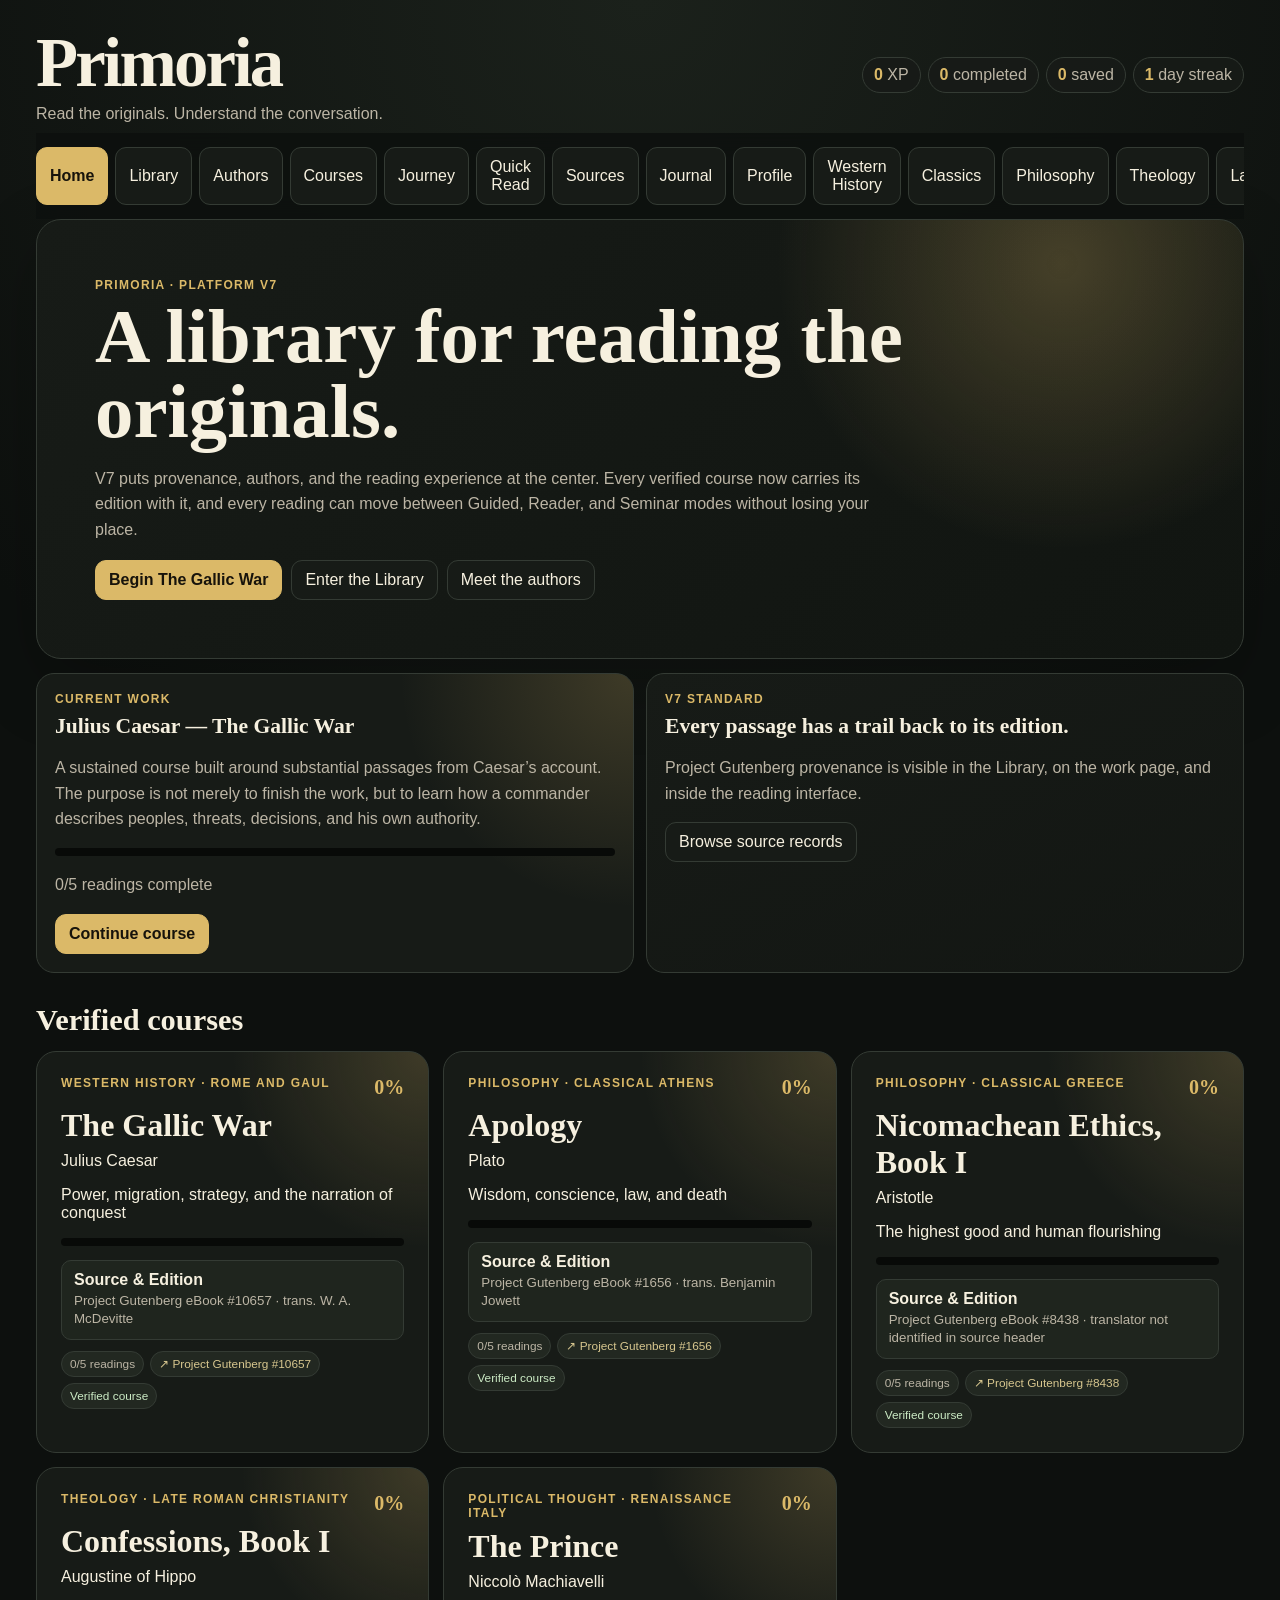
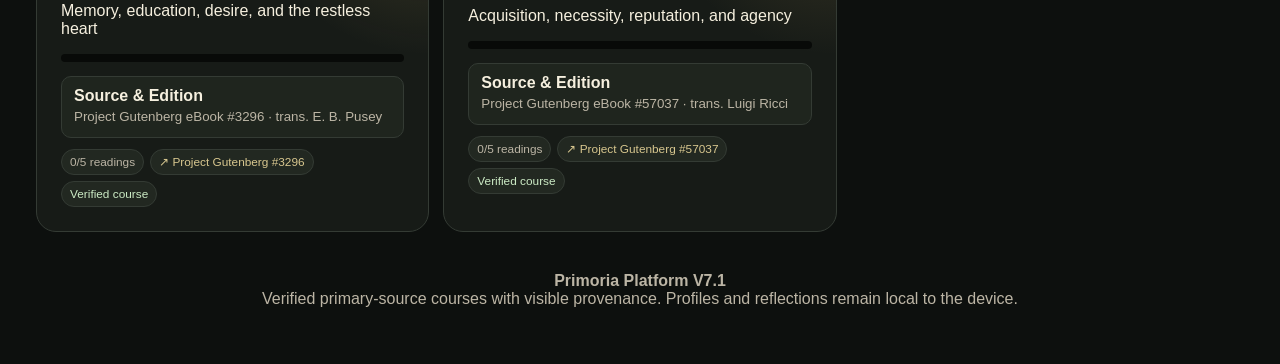
==== commit 987ded67: "Add files via upload" ====
--- a/index.html
+++ b/index.html
@@ -1,12 +1,20 @@
-<!doctype html><html lang="en" data-theme="dark"><head><meta charset="utf-8"><meta name="viewport" content="width=device-width,initial-scale=1"><meta name="description" content="Primoria — a free public-domain primary-source humanities academy."><meta name="theme-color" content="#0d100e"><title>Primoria · Platform V7</title><link rel="stylesheet" href="styles.css?v=7.0.0"><link rel="manifest" href="manifest.webmanifest"></head><body><div class="shell"><header class="header"><div class="brand"><h1>Primoria</h1><p>Read the originals. Understand the conversation.</p></div><div class="stats"><div class="stat"><strong id="xp">0</strong> XP</div><div class="stat"><strong id="done">0</strong> completed</div><div class="stat"><strong id="marks">0</strong> saved</div><div class="stat"><strong id="streak">1</strong> day streak</div></div></header><nav class="nav" id="nav"></nav><main id="main"></main><footer class="footer"><strong>Primoria Platform V7</strong><br>Verified primary-source courses with visible provenance. Profiles and reflections remain local to the device.</footer></div>
+<!doctype html><html lang="en" data-theme="dark"><head><meta charset="utf-8"><meta name="viewport" content="width=device-width,initial-scale=1"><meta name="description" content="Primoria — a free public-domain primary-source humanities academy."><meta name="theme-color" content="#0d100e"><title>Primoria · Platform V7.1</title><link rel="stylesheet" href="styles.css?v=7.1.0"><link rel="manifest" href="manifest.webmanifest"></head><body><div class="shell"><header class="header"><div class="brand"><h1>Primoria</h1><p>Read the originals. Understand the conversation.</p></div><div class="stats"><div class="stat"><strong id="xp">0</strong> XP</div><div class="stat"><strong id="done">0</strong> completed</div><div class="stat"><strong id="marks">0</strong> saved</div><div class="stat"><strong id="streak">1</strong> day streak</div></div></header><nav class="nav" id="nav"></nav><main id="main"></main><footer class="footer"><strong>Primoria Platform V7.1</strong><br>Verified primary-source courses with visible provenance. Profiles and reflections remain local to the device.</footer></div>
 <script src="content/western-history.js?v=4.0.1"></script>
 <script src="content/classics.js?v=4.0.1"></script>
 <script src="content/philosophy.js?v=4.0.1"></script>
 <script src="content/theology.js?v=4.0.1"></script>
 <script src="content/law.js?v=4.0.1"></script>
 <script src="content/political-thought.js?v=4.0.1"></script>
-<script src="sources/registry.js?v=7.0.0"></script>
-<script src="courses/caesar-gallic-war.js?v=7.0.0"></script>
-<script src="courses/model-courses.js?v=7.0.0"></script>
-<script src="data/authors.js?v=7.0.0"></script>
-<script src="app.js?v=7.0.0"></script></body></html>
+<script src="sources/registry.js?v=7.1.0"></script>
+<script src="courses/caesar-gallic-war.js?v=7.1.0"></script>
+<script src="courses/model-courses.js?v=7.1.0"></script>
+<script src="data/authors.js?v=7.1.0"></script>
+<script src="app.js?v=7.1.0"></script>
+<script>
+setTimeout(function(){
+  var main=document.getElementById("main");
+  if(main && !main.children.length){
+    main.innerHTML='<section class="hero"><div class="eyebrow">Primoria · Recovery</div><h2>The app JavaScript did not start.</h2><p>Clear the site cache/service worker and reload. If this message remains, verify that app.js and the data/course files were uploaded to the repository root in their correct folders.</p></section>';
+  }
+},1200);
+</script></body></html>
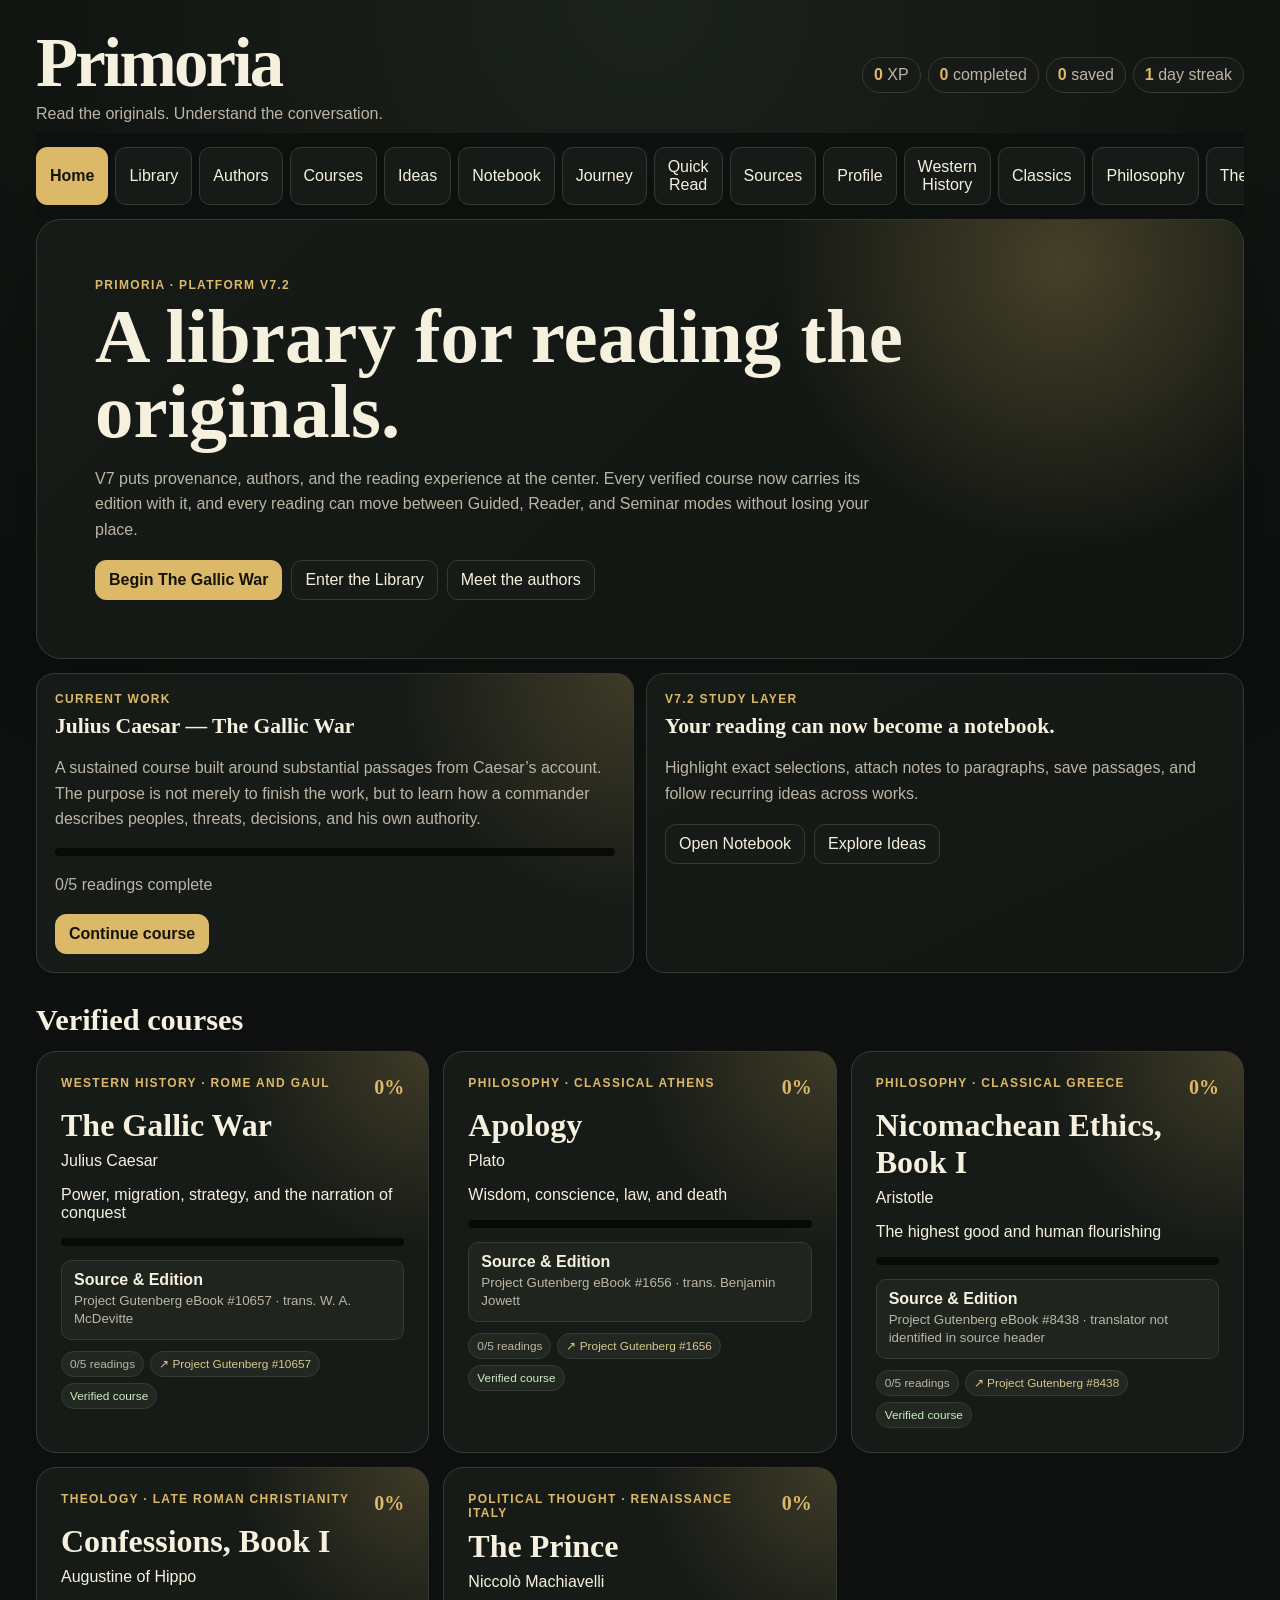
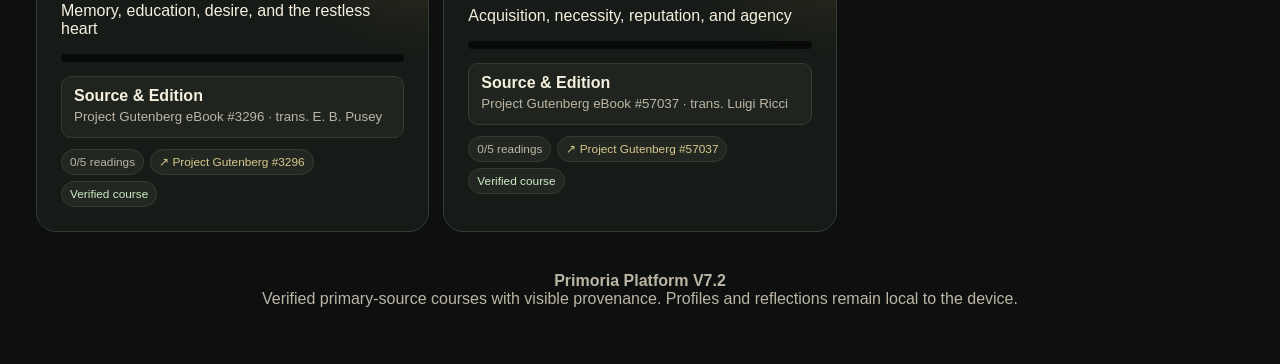
==== commit 692af9ef: "Add files via upload" ====
--- a/index.html
+++ b/index.html
@@ -1,15 +1,16 @@
-<!doctype html><html lang="en" data-theme="dark"><head><meta charset="utf-8"><meta name="viewport" content="width=device-width,initial-scale=1"><meta name="description" content="Primoria — a free public-domain primary-source humanities academy."><meta name="theme-color" content="#0d100e"><title>Primoria · Platform V7.1</title><link rel="stylesheet" href="styles.css?v=7.1.0"><link rel="manifest" href="manifest.webmanifest"></head><body><div class="shell"><header class="header"><div class="brand"><h1>Primoria</h1><p>Read the originals. Understand the conversation.</p></div><div class="stats"><div class="stat"><strong id="xp">0</strong> XP</div><div class="stat"><strong id="done">0</strong> completed</div><div class="stat"><strong id="marks">0</strong> saved</div><div class="stat"><strong id="streak">1</strong> day streak</div></div></header><nav class="nav" id="nav"></nav><main id="main"></main><footer class="footer"><strong>Primoria Platform V7.1</strong><br>Verified primary-source courses with visible provenance. Profiles and reflections remain local to the device.</footer></div>
+<!doctype html><html lang="en" data-theme="dark"><head><meta charset="utf-8"><meta name="viewport" content="width=device-width,initial-scale=1"><meta name="description" content="Primoria — a free public-domain primary-source humanities academy."><meta name="theme-color" content="#0d100e"><title>Primoria · Platform V7.2</title><link rel="stylesheet" href="styles.css?v=7.2.0"><link rel="manifest" href="manifest.webmanifest"></head><body><div class="shell"><header class="header"><div class="brand"><h1>Primoria</h1><p>Read the originals. Understand the conversation.</p></div><div class="stats"><div class="stat"><strong id="xp">0</strong> XP</div><div class="stat"><strong id="done">0</strong> completed</div><div class="stat"><strong id="marks">0</strong> saved</div><div class="stat"><strong id="streak">1</strong> day streak</div></div></header><nav class="nav" id="nav"></nav><main id="main"></main><footer class="footer"><strong>Primoria Platform V7.2</strong><br>Verified primary-source courses with visible provenance. Profiles and reflections remain local to the device.</footer></div>
 <script src="content/western-history.js?v=4.0.1"></script>
 <script src="content/classics.js?v=4.0.1"></script>
 <script src="content/philosophy.js?v=4.0.1"></script>
 <script src="content/theology.js?v=4.0.1"></script>
 <script src="content/law.js?v=4.0.1"></script>
 <script src="content/political-thought.js?v=4.0.1"></script>
-<script src="sources/registry.js?v=7.1.0"></script>
-<script src="courses/caesar-gallic-war.js?v=7.1.0"></script>
-<script src="courses/model-courses.js?v=7.1.0"></script>
-<script src="data/authors.js?v=7.1.0"></script>
-<script src="app.js?v=7.1.0"></script>
+<script src="sources/registry.js?v=7.2.0"></script>
+<script src="courses/caesar-gallic-war.js?v=7.2.0"></script>
+<script src="courses/model-courses.js?v=7.2.0"></script>
+<script src="data/authors.js?v=7.2.0"></script>
+<script src="data/ideas.js?v=7.2.0"></script>
+<script src="app.js?v=7.2.0"></script>
 <script>
 setTimeout(function(){
   var main=document.getElementById("main");
--- a/styles.css
+++ b/styles.css
@@ -31,3 +31,13 @@
 .journey-stats{display:flex;gap:8px}.journey-stats div{width:105px;height:105px;border:1px solid var(--border);border-radius:50%;display:grid;place-content:center;text-align:center}.journey-stats strong{font:700 2rem Georgia;color:var(--gold)}.journey-stats span{color:var(--muted);font-size:.72rem}.journey-course-list{display:grid;gap:8px}.journey-course-list>button{display:grid;grid-template-columns:1fr minmax(160px,280px);gap:20px;align-items:center;border:1px solid var(--border);border-radius:13px;background:var(--surface);color:var(--text);padding:14px;text-align:left}.journey-course-list small{display:block;color:var(--muted);margin-top:3px}.journey-progress{display:grid;grid-template-columns:42px 1fr;gap:9px;align-items:center}.journey-progress>span{color:var(--gold);font-weight:800}.muted-line{color:var(--muted)}.source-list{display:grid;gap:12px}
 @media(max-width:800px){.library-hero,.journey-hero{grid-template-columns:1fr}.library-number{width:110px;height:110px}.library-controls{grid-template-columns:1fr}.author-layout{grid-template-columns:1fr}.mode-switch{grid-template-columns:1fr}.reader-sliders label{width:100%;justify-content:space-between}.reader-sliders input,.reader-sliders select{flex:1}.journey-stats{flex-wrap:wrap}.journey-course-list>button{grid-template-columns:1fr}.reader-source-strip{display:block}.reader-source-strip a{display:inline-block;margin-top:8px}.mode-seminar .substantial p[data-paragraph]::before{position:static;display:inline-block;width:1.8em}}
 @media(max-width:620px){.author-card,.author-hero{grid-template-columns:1fr}.hero-medallion{width:100px;height:100px}.shelf-heading{display:block}.shelf-heading .text-link{margin-top:8px}.reading-complete{display:block}.reading-complete .btn{margin-top:10px}}
+
+
+/* Primoria V7.2 study layer */
+.study-tools{display:flex;align-items:center;gap:8px;flex-wrap:wrap;padding-top:10px;border-top:1px solid var(--border)}.study-tools small{color:var(--muted);flex:1 1 260px}.study-action{border-color:#c7a95d!important;color:var(--gold)!important}
+.annotatable-paragraph{position:relative;margin:0 0 1.4em;border-radius:8px;transition:background .15s ease}.annotatable-paragraph>p{margin:0}.annotatable-paragraph:hover{background:rgba(135,103,39,.06)}.paragraph-tools{display:flex;gap:7px;flex-wrap:wrap;margin:.35em 0 .15em;opacity:.12;transition:opacity .15s}.annotatable-paragraph:hover .paragraph-tools,.annotatable-paragraph:focus-within .paragraph-tools,.saved-passage .paragraph-tools{opacity:1}.paragraph-tools button{border:0;background:transparent;color:#7b6845;font:700 .68em/1.2 sans-serif;padding:4px 0;cursor:pointer}.paragraph-tools button+button:before{content:"·";margin-right:7px;color:#a8936d}.primoria-highlight{background:#e2ca6d;color:#30270f;padding:0 .08em;border-radius:2px}.saved-passage{box-shadow:-3px 0 0 #b49145;padding-left:13px}.margin-note{margin:.55em 0 .8em;padding:10px 12px;border-left:3px solid #947132;background:#eadbb9;color:#403520;font:14px/1.5 system-ui,sans-serif}.margin-note strong{font-size:.72rem;text-transform:uppercase;letter-spacing:.07em;color:#775b24}.margin-note p{margin:4px 0 0}
+.reading-idea-strip{display:flex;align-items:center;gap:7px;flex-wrap:wrap;margin:10px 0 18px;padding:8px 0}.reading-idea-strip>span{text-transform:uppercase;letter-spacing:.08em;font-size:.68rem;color:#74654a;font-weight:800}.reading-idea-strip button{border:1px solid #b9a57b;background:transparent;color:#6c5428;padding:5px 9px;border-radius:999px;font-size:.7rem;cursor:pointer}
+.course-ideas{margin:18px 0;padding:22px;border:1px solid var(--border);border-radius:18px;background:var(--surface)}.course-ideas h2{font:700 1.8rem Georgia;margin:5px 0}
+.notebook-stats{display:flex;gap:8px;flex-wrap:wrap;margin-top:16px}.notebook-stats span{border:1px solid var(--border);border-radius:999px;padding:8px 11px;color:var(--muted)}.notebook-stats strong{color:var(--gold)}.notebook-section{margin-top:28px}.notebook-grid{display:grid;grid-template-columns:repeat(auto-fit,minmax(290px,1fr));gap:12px}.notebook-card{border:1px solid var(--border);border-radius:17px;background:var(--surface);padding:18px}.notebook-card h3{font:700 1.35rem Georgia;margin:6px 0}.notebook-card p{color:var(--muted);line-height:1.6}.notebook-card blockquote{margin:12px 0;padding-left:13px;border-left:3px solid var(--gold);color:var(--muted);font:1rem/1.6 Georgia}.note-card{border-color:color-mix(in srgb,var(--gold) 45%,var(--border))}
+.idea-hero{display:grid;grid-template-columns:1fr auto;gap:24px;align-items:end;border:1px solid var(--border);border-radius:25px;padding:clamp(25px,5vw,52px);background:radial-gradient(circle at 88% 16%,rgba(219,185,104,.22),transparent 28%),var(--surface)}.idea-hero h1{font:700 clamp(2.7rem,7vw,5.3rem)/.98 Georgia;margin:7px 0}.idea-hero p{max-width:760px;color:var(--muted);line-height:1.6}.idea-count{width:145px;height:145px;border:1px solid var(--gold);border-radius:50%;display:grid;place-content:center;text-align:center}.idea-count strong{font:700 2.8rem Georgia;color:var(--gold)}.idea-count span{font-size:.7rem;text-transform:uppercase;letter-spacing:.08em;color:var(--muted)}.ideas-layout{display:grid;grid-template-columns:minmax(260px,.75fr) minmax(0,2fr);gap:14px;margin-top:14px}.idea-index{display:grid;align-content:start;gap:7px}.idea-index button{border:1px solid var(--border);background:var(--surface);color:var(--text);padding:13px;border-radius:12px;text-align:left}.idea-index button strong,.idea-index button small{display:block}.idea-index button small{color:var(--muted);margin-top:4px;line-height:1.35}.idea-index button.active{border-color:var(--gold);box-shadow:0 0 0 1px var(--gold) inset}.idea-detail{border:1px solid var(--border);border-radius:18px;background:var(--surface);padding:clamp(20px,4vw,38px)}.idea-detail h2{font:700 clamp(2rem,5vw,3.6rem) Georgia;margin:6px 0}.idea-question{font:italic 1.2rem/1.5 Georgia!important;color:var(--gold)!important}.idea-detail>p{color:var(--muted);line-height:1.65;max-width:820px}.idea-course-chain{display:grid;gap:10px;margin-top:23px}.idea-course-node{display:grid;grid-template-columns:42px 1fr;gap:12px;padding:16px;border-top:1px solid var(--border)}.idea-course-node>span{width:34px;height:34px;border-radius:50%;display:grid;place-content:center;border:1px solid var(--gold);color:var(--gold);font-weight:800}.idea-course-node p{color:var(--muted);line-height:1.55}
+@media(max-width:800px){.idea-hero,.ideas-layout{grid-template-columns:1fr}.idea-count{width:105px;height:105px}.paragraph-tools{opacity:1}.annotatable-paragraph{padding-left:0}.saved-passage{padding-left:10px}}
